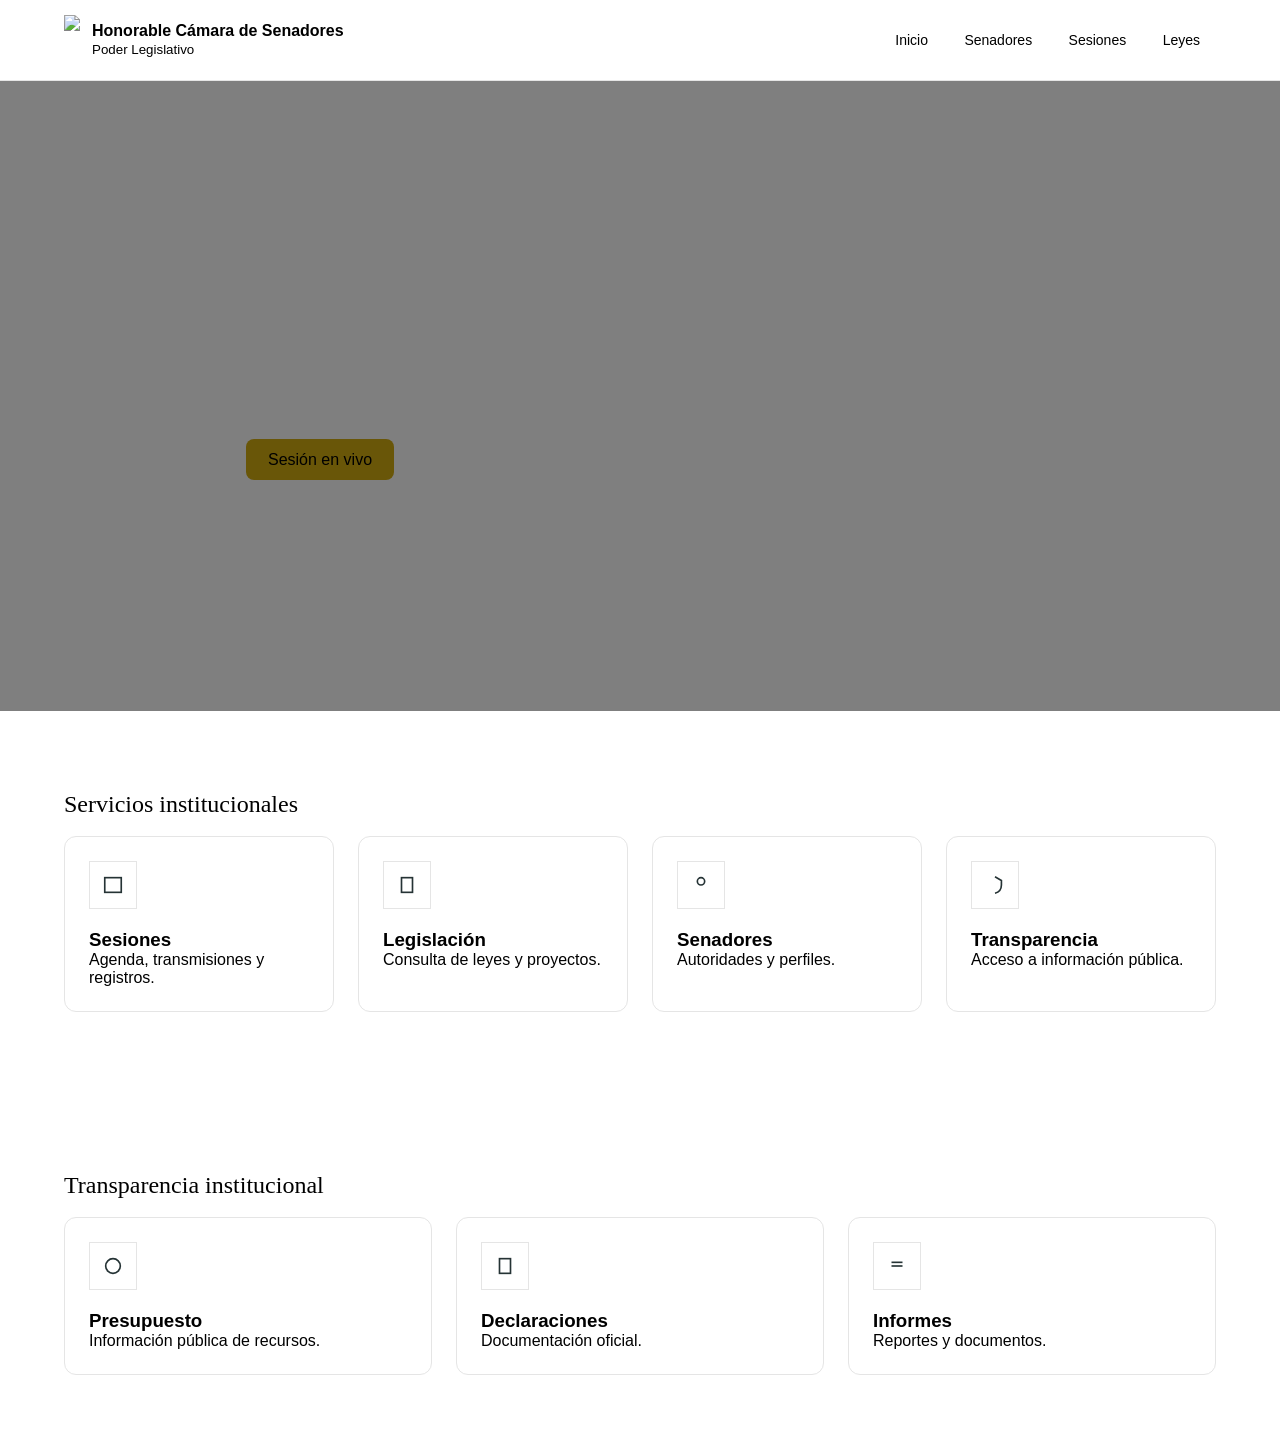
==== index.html @ 0f534fb5 "Add files via upload" ====
<!DOCTYPE html>
<html lang="es">
<head>
<meta charset="UTF-8">
<meta name="viewport" content="width=device-width, initial-scale=1.0">
<title>Senado Paraguay</title>

<style>
:root {
  --black:#000;
  --dark:#253335;
  --gold:#D4AD10;
  --light:#f7f7f5;
  --border:#e5e5e5;
}

*{margin:0;padding:0;box-sizing:border-box;}
body{font-family:Arial, sans-serif;color:var(--black);}

.container{max-width:1200px;margin:auto;padding:0 24px;}

h1,h2{font-family:Georgia,serif;font-weight:500;}

header{
  border-bottom:1px solid var(--border);
  background:#fff;
}
.header{
  display:flex;justify-content:space-between;align-items:center;
  height:80px;
}
.logo{
  display:flex;align-items:center;gap:12px;
}
.logo img{height:50px;}

nav a{
  margin:0 16px;
  font-size:14px;
  text-decoration:none;
  color:#000;
}

/* HERO */
.hero{
  height:70vh;
  background:url('https://www.senado.gov.py/images/logos-iconos/sede-senado-2024-1.jpeg') center/cover;
  display:flex;align-items:center;
  position:relative;
}
.hero::after{
  content:"";
  position:absolute;inset:0;
  background:rgba(0,0,0,0.5);
}
.hero-content{
  position:relative;
  color:#fff;
}
.hero h1{
  font-size:60px;
}
.hero p{
  margin:20px 0;
}
.btn{
  padding:12px 22px;
  border-radius:8px;
  text-decoration:none;
}
.btn-primary{background:var(--gold);color:#000;}
.btn-outline{border:1px solid #fff;color:#fff;}

/* CARDS */
.grid{
  display:grid;
  grid-template-columns:repeat(4,1fr);
  gap:24px;
}
.card{
  border:1px solid var(--border);
  border-radius:12px;
  padding:24px;
}

.icon{
  width:48px;height:48px;
  border:1px solid var(--border);
  display:flex;align-items:center;justify-content:center;
  margin-bottom:20px;
}

/* ICON SVG */
.icon svg{
  width:22px;height:22px;
  stroke:var(--dark);
  stroke-width:1.8;
  fill:none;
}

/* NEWS */
.news{
  display:grid;
  grid-template-columns:repeat(3,1fr);
  gap:24px;
}
.news img{width:100%;height:200px;object-fit:cover;}

section{padding:80px 0;}

</style>
</head>

<body>

<header>
<div class="container header">
  <div class="logo">
    <img src="https://www.senado.gov.py/images/logos-iconos/logo_new.png">
    <div>
      <strong>Honorable Cámara de Senadores</strong><br>
      <small>Poder Legislativo</small>
    </div>
  </div>

  <nav>
    <a href="#">Inicio</a>
    <a href="#">Senadores</a>
    <a href="#">Sesiones</a>
    <a href="#">Leyes</a>
  </nav>
</div>
</header>

<section class="hero">
<div class="container hero-content">
  <h1>Honorable Cámara de Senadores</h1>
  <p>Portal institucional del Poder Legislativo del Paraguay.</p>

  <a href="#" class="btn btn-primary">Sesión en vivo</a>
  <a href="#" class="btn btn-outline">Agenda</a>
</div>
</section>

<section>
<div class="container">
  <h2>Servicios institucionales</h2><br>

  <div class="grid">

    <div class="card">
      <div class="icon">
        <svg viewBox="0 0 24 24">
          <rect x="3" y="4" width="18" height="16"/>
        </svg>
      </div>
      <h3>Sesiones</h3>
      <p>Agenda, transmisiones y registros.</p>
    </div>

    <div class="card">
      <div class="icon">
        <svg viewBox="0 0 24 24">
          <rect x="6" y="4" width="12" height="16"/>
        </svg>
      </div>
      <h3>Legislación</h3>
      <p>Consulta de leyes y proyectos.</p>
    </div>

    <div class="card">
      <div class="icon">
        <svg viewBox="0 0 24 24">
          <circle cx="12" cy="8" r="4"/>
        </svg>
      </div>
      <h3>Senadores</h3>
      <p>Autoridades y perfiles.</p>
    </div>

    <div class="card">
      <div class="icon">
        <svg viewBox="0 0 24 24">
          <path d="M12 3l7 4v5c0 5-3 8-7 9"/>
        </svg>
      </div>
      <h3>Transparencia</h3>
      <p>Acceso a información pública.</p>
    </div>

  </div>
</div>
</section>

<section>
<div class="container">
  <h2>Transparencia institucional</h2><br>

  <div class="news">

    <div class="card">
      <div class="icon">
        <svg viewBox="0 0 24 24">
          <circle cx="12" cy="12" r="8"/>
        </svg>
      </div>
      <h3>Presupuesto</h3>
      <p>Información pública de recursos.</p>
    </div>

    <div class="card">
      <div class="icon">
        <svg viewBox="0 0 24 24">
          <rect x="6" y="4" width="12" height="16"/>
        </svg>
      </div>
      <h3>Declaraciones</h3>
      <p>Documentación oficial.</p>
    </div>

    <div class="card">
      <div class="icon">
        <svg viewBox="0 0 24 24">
          <line x1="6" y1="8" x2="18" y2="8"/>
          <line x1="6" y1="12" x2="18" y2="12"/>
        </svg>
      </div>
      <h3>Informes</h3>
      <p>Reportes y documentos.</p>
    </div>

  </div>
</div>
</section>

</body>
</html>
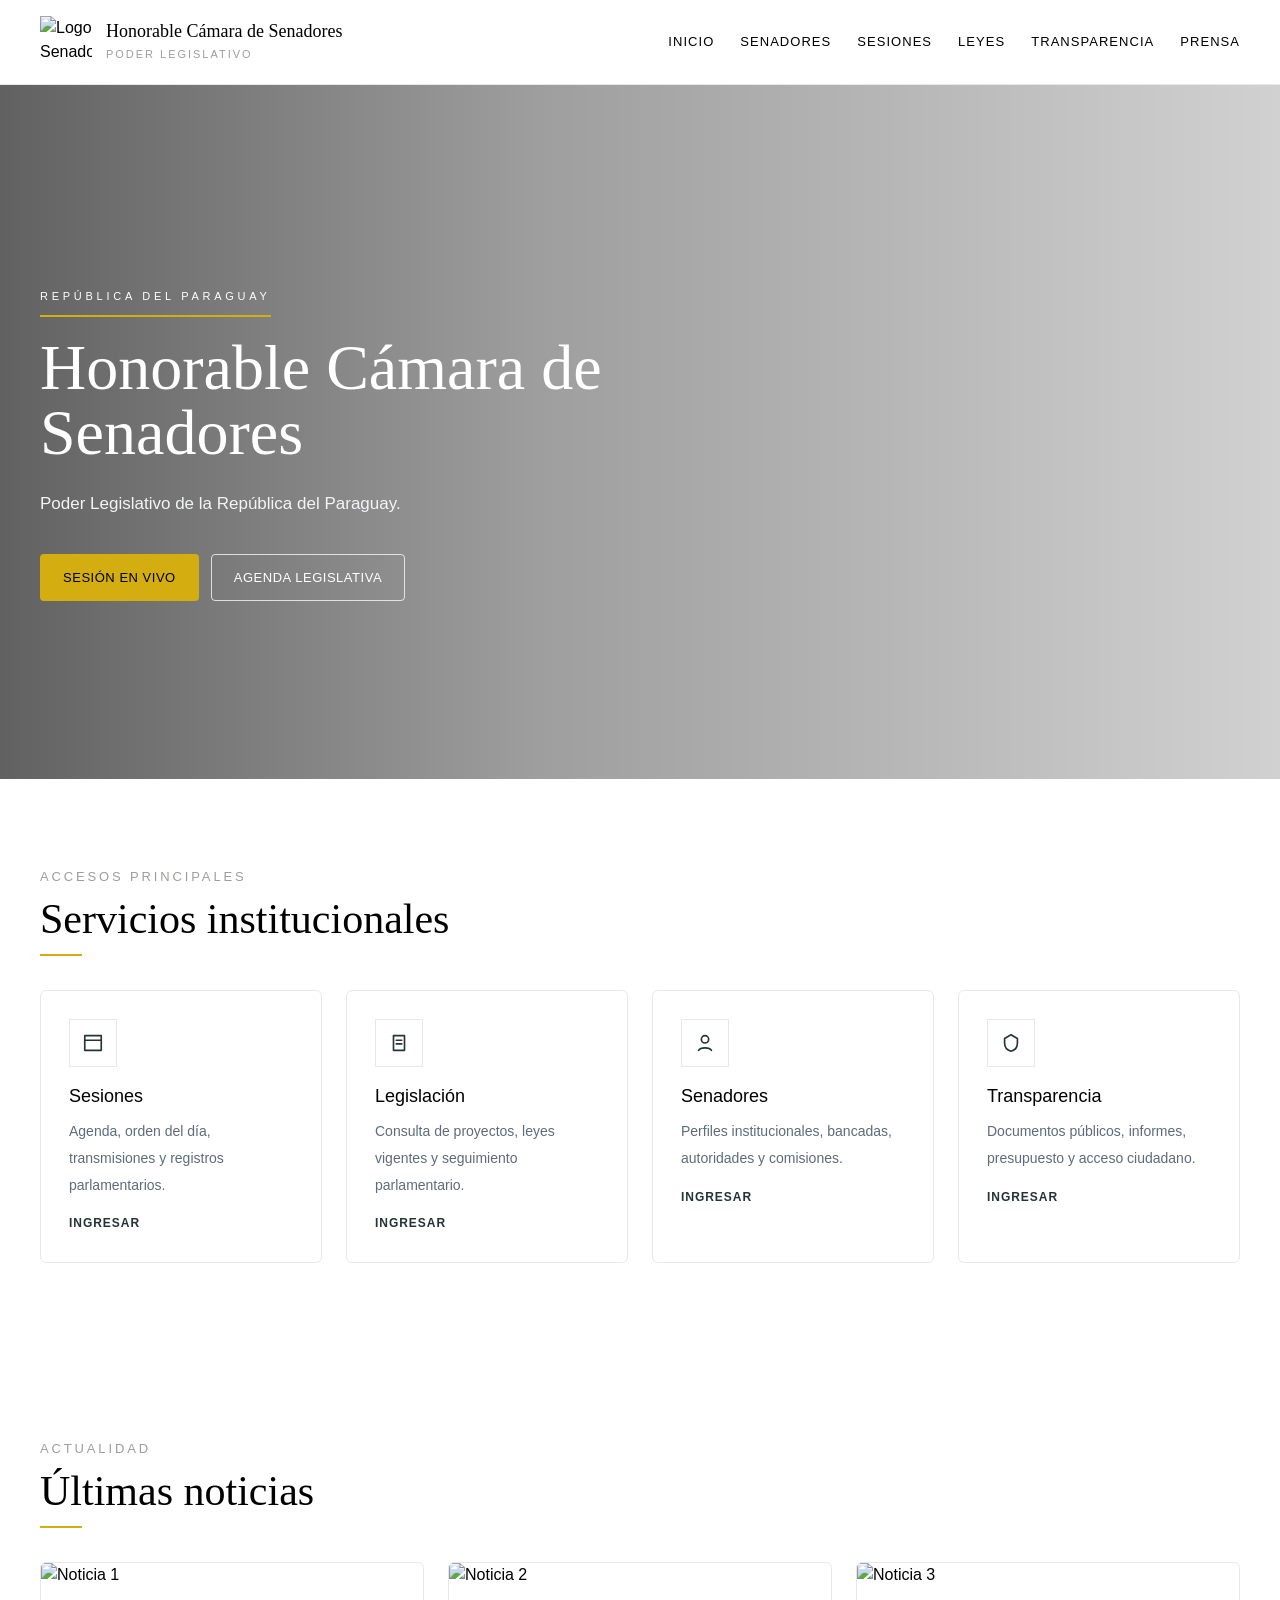
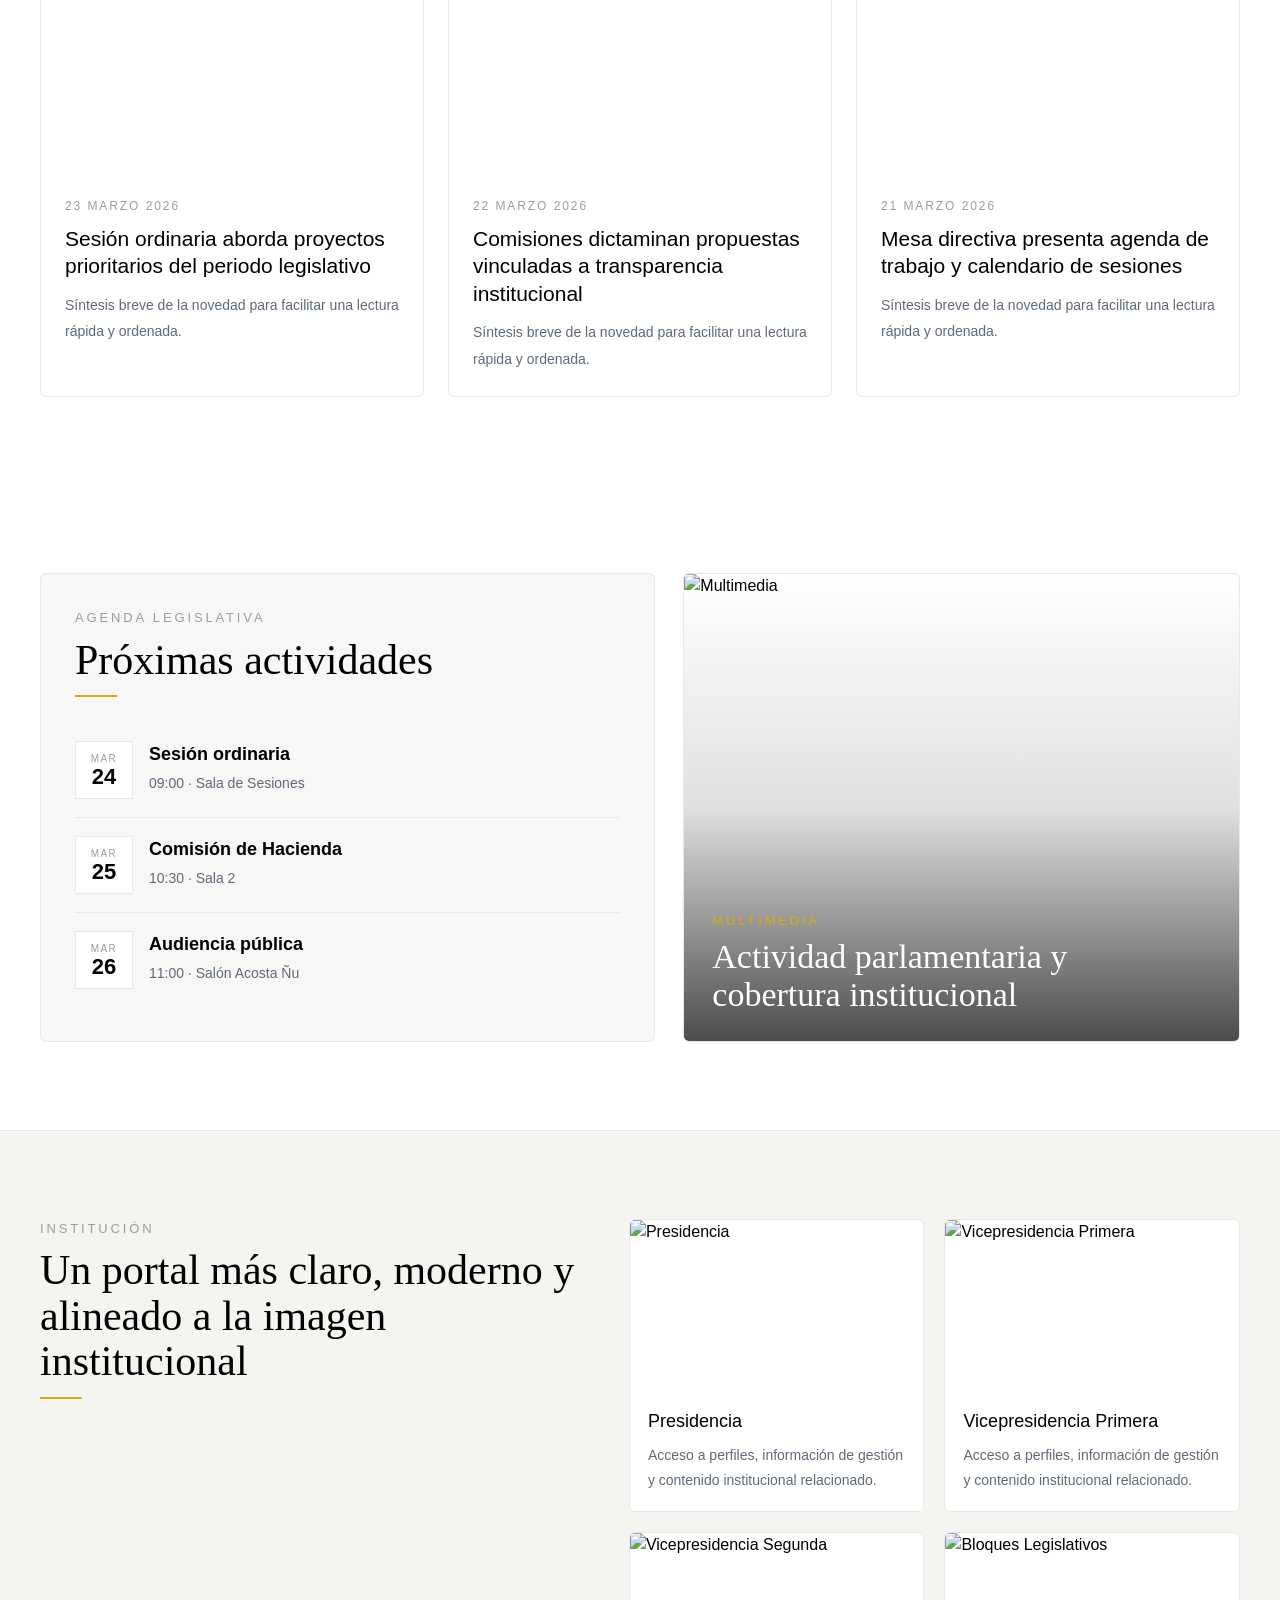
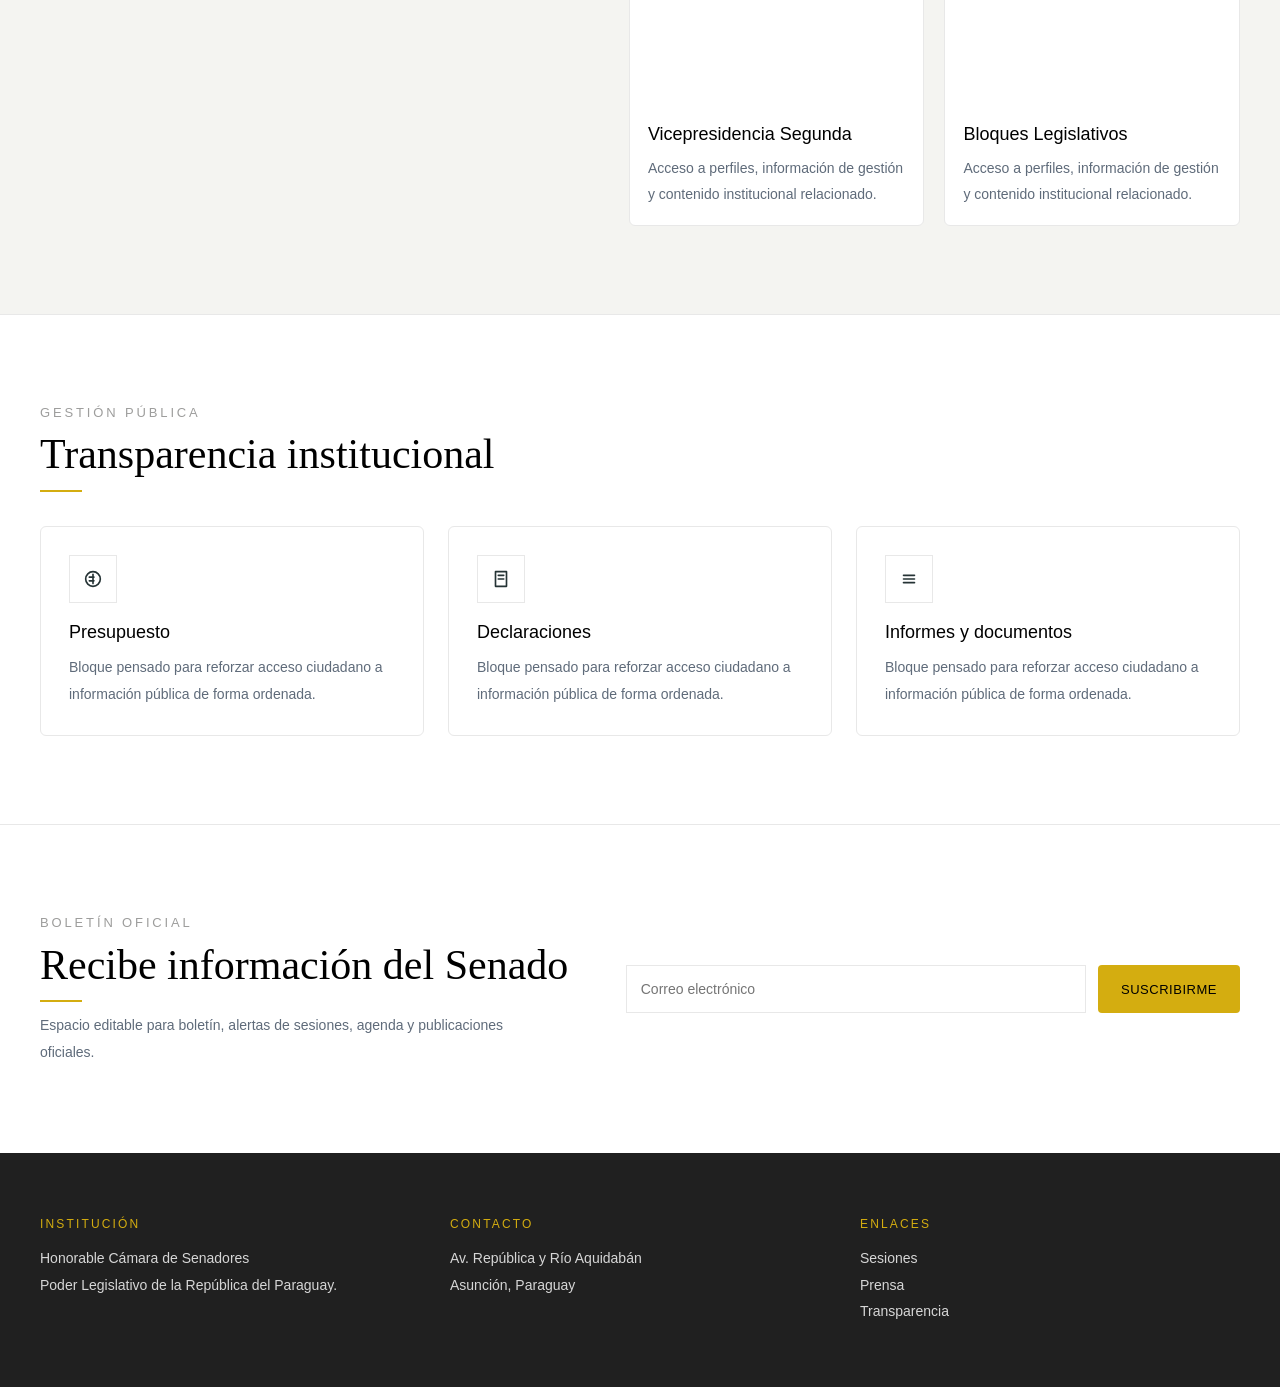
==== commit 2e4d185c: "Refactor index.html for improved layout and styling Updated the HTML structure and styles for the Se" ====
--- a/index.html
+++ b/index.html
@@ -1,237 +1,903 @@
 <!DOCTYPE html>
 <html lang="es">
 <head>
-<meta charset="UTF-8">
-<meta name="viewport" content="width=device-width, initial-scale=1.0">
-<title>Senado Paraguay</title>
-
-<style>
-:root {
-  --black:#000;
-  --dark:#253335;
-  --gold:#D4AD10;
-  --light:#f7f7f5;
-  --border:#e5e5e5;
-}
-
-*{margin:0;padding:0;box-sizing:border-box;}
-body{font-family:Arial, sans-serif;color:var(--black);}
-
-.container{max-width:1200px;margin:auto;padding:0 24px;}
-
-h1,h2{font-family:Georgia,serif;font-weight:500;}
-
-header{
-  border-bottom:1px solid var(--border);
-  background:#fff;
-}
-.header{
-  display:flex;justify-content:space-between;align-items:center;
-  height:80px;
-}
-.logo{
-  display:flex;align-items:center;gap:12px;
-}
-.logo img{height:50px;}
-
-nav a{
-  margin:0 16px;
-  font-size:14px;
-  text-decoration:none;
-  color:#000;
-}
-
-/* HERO */
-.hero{
-  height:70vh;
-  background:url('https://www.senado.gov.py/images/logos-iconos/sede-senado-2024-1.jpeg') center/cover;
-  display:flex;align-items:center;
-  position:relative;
-}
-.hero::after{
-  content:"";
-  position:absolute;inset:0;
-  background:rgba(0,0,0,0.5);
-}
-.hero-content{
-  position:relative;
-  color:#fff;
-}
-.hero h1{
-  font-size:60px;
-}
-.hero p{
-  margin:20px 0;
-}
-.btn{
-  padding:12px 22px;
-  border-radius:8px;
-  text-decoration:none;
-}
-.btn-primary{background:var(--gold);color:#000;}
-.btn-outline{border:1px solid #fff;color:#fff;}
-
-/* CARDS */
-.grid{
-  display:grid;
-  grid-template-columns:repeat(4,1fr);
-  gap:24px;
-}
-.card{
-  border:1px solid var(--border);
-  border-radius:12px;
-  padding:24px;
-}
-
-.icon{
-  width:48px;height:48px;
-  border:1px solid var(--border);
-  display:flex;align-items:center;justify-content:center;
-  margin-bottom:20px;
-}
-
-/* ICON SVG */
-.icon svg{
-  width:22px;height:22px;
-  stroke:var(--dark);
-  stroke-width:1.8;
-  fill:none;
-}
-
-/* NEWS */
-.news{
-  display:grid;
-  grid-template-columns:repeat(3,1fr);
-  gap:24px;
-}
-.news img{width:100%;height:200px;object-fit:cover;}
-
-section{padding:80px 0;}
-
-</style>
+  <meta charset="UTF-8" />
+  <meta name="viewport" content="width=device-width, initial-scale=1.0" />
+  <title>Honorable Cámara de Senadores</title>
+
+  <style>
+    :root {
+      --black: #000000;
+      --dark: #253335;
+      --gold: #D4AD10;
+      --gray: #9D9D9C;
+      --light-gray: #DADADA;
+      --bg: #f7f7f5;
+      --white: #ffffff;
+      --border: #e8e8e8;
+    }
+
+    * {
+      margin: 0;
+      padding: 0;
+      box-sizing: border-box;
+    }
+
+    html {
+      scroll-behavior: smooth;
+    }
+
+    body {
+      font-family: Arial, Helvetica, sans-serif;
+      color: var(--black);
+      background: var(--white);
+      line-height: 1.5;
+    }
+
+    img {
+      max-width: 100%;
+      display: block;
+    }
+
+    a {
+      color: inherit;
+      text-decoration: none;
+    }
+
+    .container {
+      width: min(1200px, calc(100% - 48px));
+      margin: 0 auto;
+    }
+
+    .serif {
+      font-family: Georgia, "Times New Roman", serif;
+      font-weight: 500;
+    }
+
+    header {
+      position: sticky;
+      top: 0;
+      background: rgba(255, 255, 255, 0.97);
+      border-bottom: 1px solid var(--border);
+      z-index: 100;
+      backdrop-filter: blur(10px);
+    }
+
+    .header-inner {
+      min-height: 84px;
+      display: flex;
+      align-items: center;
+      justify-content: space-between;
+      gap: 24px;
+    }
+
+    .brand {
+      display: flex;
+      align-items: center;
+      gap: 14px;
+    }
+
+    .brand img {
+      width: 52px;
+      height: 52px;
+      object-fit: contain;
+    }
+
+    .brand-text strong {
+      display: block;
+      font-size: 18px;
+      line-height: 1.1;
+      font-family: Georgia, "Times New Roman", serif;
+      font-weight: 500;
+    }
+
+    .brand-text span {
+      display: block;
+      margin-top: 4px;
+      font-size: 11px;
+      letter-spacing: 0.18em;
+      text-transform: uppercase;
+      color: var(--gray);
+    }
+
+    nav {
+      display: flex;
+      align-items: center;
+      gap: 26px;
+    }
+
+    nav a {
+      font-size: 13px;
+      letter-spacing: 0.08em;
+      text-transform: uppercase;
+      color: var(--black);
+    }
+
+    nav a:hover {
+      color: var(--dark);
+    }
+
+    .hero {
+      position: relative;
+      min-height: 68vh;
+      display: flex;
+      align-items: center;
+      overflow: hidden;
+      background:
+        linear-gradient(90deg, rgba(0,0,0,0.62) 0%, rgba(0,0,0,0.38) 42%, rgba(0,0,0,0.18) 100%),
+        url('https://www.senado.gov.py/images/logos-iconos/sede-senado-2024-1.jpeg') center/cover no-repeat;
+    }
+
+    .hero-content {
+      position: relative;
+      color: var(--white);
+      padding: 110px 0 90px;
+      max-width: 760px;
+    }
+
+    .hero-kicker {
+      display: inline-block;
+      margin-bottom: 18px;
+      font-size: 11px;
+      text-transform: uppercase;
+      letter-spacing: 0.34em;
+      color: var(--white);
+      border-bottom: 2px solid var(--gold);
+      padding-bottom: 10px;
+    }
+
+    .hero h1 {
+      font-size: 64px;
+      line-height: 1.02;
+      max-width: 680px;
+    }
+
+    .hero p {
+      margin-top: 24px;
+      font-size: 17px;
+      line-height: 1.8;
+      color: #f3f4f6;
+      max-width: 620px;
+    }
+
+    .hero-actions {
+      margin-top: 34px;
+      display: flex;
+      flex-wrap: wrap;
+      gap: 12px;
+    }
+
+    .btn {
+      display: inline-block;
+      padding: 13px 22px;
+      border-radius: 4px;
+      font-size: 13px;
+      letter-spacing: 0.04em;
+      text-transform: uppercase;
+      transition: 0.2s ease;
+      border: 1px solid transparent;
+    }
+
+    .btn:hover {
+      opacity: 0.92;
+    }
+
+    .btn-primary {
+      background: var(--gold);
+      color: var(--black);
+    }
+
+    .btn-outline {
+      border-color: rgba(255,255,255,0.75);
+      color: var(--white);
+      background: transparent;
+    }
+
+    .btn-outline:hover {
+      background: rgba(255,255,255,0.08);
+    }
+
+    section {
+      padding: 88px 0;
+    }
+
+    .section-kicker {
+      font-size: 13px;
+      letter-spacing: 0.22em;
+      text-transform: uppercase;
+      color: var(--gray);
+      margin-bottom: 10px;
+    }
+
+    h2 {
+      font-size: 42px;
+      line-height: 1.08;
+      margin-bottom: 10px;
+    }
+
+    h2::after {
+      content: "";
+      display: block;
+      width: 42px;
+      height: 2px;
+      background: var(--gold);
+      margin-top: 12px;
+    }
+
+    .section-head {
+      margin-bottom: 34px;
+    }
+
+    .grid-4 {
+      display: grid;
+      grid-template-columns: repeat(4, 1fr);
+      gap: 24px;
+    }
+
+    .grid-3 {
+      display: grid;
+      grid-template-columns: repeat(3, 1fr);
+      gap: 24px;
+    }
+
+    .grid-2 {
+      display: grid;
+      grid-template-columns: 1.05fr 0.95fr;
+      gap: 28px;
+    }
+
+    .card {
+      background: var(--white);
+      border: 1px solid var(--border);
+      border-radius: 6px;
+      padding: 28px;
+    }
+
+    .card h3 {
+      font-size: 18px;
+      line-height: 1.3;
+      font-weight: 500;
+      margin-bottom: 10px;
+    }
+
+    .card p {
+      color: #5f6b7a;
+      font-size: 14px;
+      line-height: 1.9;
+    }
+
+    .icon-box {
+      width: 48px;
+      height: 48px;
+      border: 1px solid var(--border);
+      background: var(--white);
+      display: flex;
+      align-items: center;
+      justify-content: center;
+      margin-bottom: 18px;
+    }
+
+    .icon-box svg {
+      width: 22px;
+      height: 22px;
+      stroke: var(--dark);
+      stroke-width: 1.8;
+      fill: none;
+      stroke-linecap: round;
+      stroke-linejoin: round;
+    }
+
+    .services .card small {
+      display: inline-block;
+      margin-top: 16px;
+      font-size: 12px;
+      letter-spacing: 0.08em;
+      text-transform: uppercase;
+      color: var(--dark);
+      font-weight: 700;
+    }
+
+    .news-card {
+      padding: 0;
+      overflow: hidden;
+    }
+
+    .news-card img {
+      width: 100%;
+      height: 210px;
+      object-fit: cover;
+    }
+
+    .news-body {
+      padding: 24px;
+    }
+
+    .news-date {
+      font-size: 12px;
+      letter-spacing: 0.16em;
+      text-transform: uppercase;
+      color: var(--gray);
+      margin-bottom: 10px;
+    }
+
+    .news-body h3 {
+      font-size: 21px;
+      margin-bottom: 12px;
+    }
+
+    .agenda-box {
+      background: var(--bg);
+      border: 1px solid var(--border);
+      border-radius: 6px;
+      padding: 34px;
+    }
+
+    .agenda-list {
+      margin-top: 26px;
+    }
+
+    .agenda-item {
+      display: flex;
+      gap: 16px;
+      padding: 18px 0;
+      border-bottom: 1px solid var(--border);
+    }
+
+    .agenda-item:last-child {
+      border-bottom: none;
+    }
+
+    .agenda-date {
+      min-width: 58px;
+      height: 58px;
+      border: 1px solid var(--border);
+      background: var(--white);
+      display: flex;
+      flex-direction: column;
+      align-items: center;
+      justify-content: center;
+    }
+
+    .agenda-date span {
+      font-size: 10px;
+      letter-spacing: 0.14em;
+      text-transform: uppercase;
+      color: var(--gray);
+    }
+
+    .agenda-date strong {
+      font-size: 22px;
+      line-height: 1;
+    }
+
+    .agenda-info h3 {
+      font-size: 18px;
+      margin-bottom: 5px;
+    }
+
+    .agenda-info p {
+      color: #5f6b7a;
+      font-size: 14px;
+    }
+
+    .media-box {
+      position: relative;
+      min-height: 430px;
+      border-radius: 6px;
+      overflow: hidden;
+      border: 1px solid var(--border);
+    }
+
+    .media-box img {
+      width: 100%;
+      height: 100%;
+      object-fit: cover;
+    }
+
+    .media-overlay {
+      position: absolute;
+      inset: 0;
+      background: linear-gradient(to top, rgba(0,0,0,0.70), rgba(0,0,0,0.12), transparent);
+    }
+
+    .media-copy {
+      position: absolute;
+      left: 28px;
+      right: 28px;
+      bottom: 28px;
+      color: var(--white);
+    }
+
+    .media-copy .section-kicker {
+      color: var(--gold);
+      margin-bottom: 8px;
+    }
+
+    .media-copy h3 {
+      font-family: Georgia, "Times New Roman", serif;
+      font-size: 34px;
+      line-height: 1.1;
+      font-weight: 500;
+      max-width: 420px;
+    }
+
+    .institution {
+      background: #f4f4f1;
+      border-top: 1px solid var(--border);
+      border-bottom: 1px solid var(--border);
+    }
+
+    .institution-grid {
+      display: grid;
+      grid-template-columns: 0.95fr 1.05fr;
+      gap: 36px;
+      align-items: start;
+    }
+
+    .authority-grid {
+      display: grid;
+      grid-template-columns: repeat(2, 1fr);
+      gap: 20px;
+    }
+
+    .authority-card {
+      background: var(--white);
+      border: 1px solid var(--border);
+      border-radius: 6px;
+      overflow: hidden;
+    }
+
+    .authority-card img {
+      width: 100%;
+      height: 170px;
+      object-fit: cover;
+    }
+
+    .authority-body {
+      padding: 18px;
+    }
+
+    .authority-body h3 {
+      font-size: 18px;
+      margin-bottom: 8px;
+      font-weight: 500;
+    }
+
+    .authority-body p {
+      color: #5f6b7a;
+      font-size: 14px;
+      line-height: 1.8;
+    }
+
+    .subscription {
+      background: var(--white);
+      border-top: 1px solid var(--border);
+    }
+
+    .subscription-grid {
+      display: grid;
+      grid-template-columns: 0.95fr 1.05fr;
+      gap: 30px;
+      align-items: center;
+    }
+
+    .subscription p {
+      color: #5f6b7a;
+      font-size: 14px;
+      line-height: 1.9;
+      max-width: 520px;
+    }
+
+    .subscription-form {
+      display: flex;
+      gap: 12px;
+    }
+
+    .subscription-form input {
+      flex: 1;
+      height: 48px;
+      border: 1px solid var(--border);
+      padding: 0 14px;
+      font-size: 14px;
+      outline: none;
+    }
+
+    .subscription-form input:focus {
+      border-color: var(--gold);
+    }
+
+    footer {
+      background: #202020;
+      color: var(--white);
+      padding: 62px 0;
+    }
+
+    .footer-grid {
+      display: grid;
+      grid-template-columns: repeat(3, 1fr);
+      gap: 30px;
+    }
+
+    .footer-title {
+      font-size: 12px;
+      letter-spacing: 0.18em;
+      text-transform: uppercase;
+      color: var(--gold);
+      margin-bottom: 12px;
+    }
+
+    footer p,
+    footer li {
+      color: #d6d6d6;
+      font-size: 14px;
+      line-height: 1.9;
+      list-style: none;
+    }
+
+    @media (max-width: 980px) {
+      nav {
+        display: none;
+      }
+
+      .grid-4 {
+        grid-template-columns: repeat(2, 1fr);
+      }
+
+      .grid-3,
+      .grid-2,
+      .institution-grid,
+      .subscription-grid {
+        grid-template-columns: 1fr;
+      }
+
+      .footer-grid {
+        grid-template-columns: 1fr;
+      }
+    }
+
+    @media (max-width: 640px) {
+      .container {
+        width: min(1200px, calc(100% - 32px));
+      }
+
+      .hero h1 {
+        font-size: 42px;
+      }
+
+      h2 {
+        font-size: 34px;
+      }
+
+      .grid-4,
+      .grid-3,
+      .authority-grid,
+      .subscription-form {
+        grid-template-columns: 1fr;
+        display: grid;
+      }
+
+      .subscription-form {
+        gap: 10px;
+      }
+    }
+  </style>
 </head>
-
 <body>
 
-<header>
-<div class="container header">
-  <div class="logo">
-    <img src="https://www.senado.gov.py/images/logos-iconos/logo_new.png">
-    <div>
-      <strong>Honorable Cámara de Senadores</strong><br>
-      <small>Poder Legislativo</small>
+  <header>
+    <div class="container header-inner">
+      <div class="brand">
+        <img src="https://www.senado.gov.py/images/logos-iconos/logo_new.png" alt="Logo Senado" />
+        <div class="brand-text">
+          <strong>Honorable Cámara de Senadores</strong>
+          <span>Poder Legislativo</span>
+        </div>
+      </div>
+
+      <nav>
+        <a href="#">Inicio</a>
+        <a href="#">Senadores</a>
+        <a href="#">Sesiones</a>
+        <a href="#">Leyes</a>
+        <a href="#">Transparencia</a>
+        <a href="#">Prensa</a>
+      </nav>
     </div>
-  </div>
-
-  <nav>
-    <a href="#">Inicio</a>
-    <a href="#">Senadores</a>
-    <a href="#">Sesiones</a>
-    <a href="#">Leyes</a>
-  </nav>
-</div>
-</header>
-
-<section class="hero">
-<div class="container hero-content">
-  <h1>Honorable Cámara de Senadores</h1>
-  <p>Portal institucional del Poder Legislativo del Paraguay.</p>
-
-  <a href="#" class="btn btn-primary">Sesión en vivo</a>
-  <a href="#" class="btn btn-outline">Agenda</a>
-</div>
-</section>
-
-<section>
-<div class="container">
-  <h2>Servicios institucionales</h2><br>
-
-  <div class="grid">
-
-    <div class="card">
-      <div class="icon">
-        <svg viewBox="0 0 24 24">
-          <rect x="3" y="4" width="18" height="16"/>
-        </svg>
-      </div>
-      <h3>Sesiones</h3>
-      <p>Agenda, transmisiones y registros.</p>
+  </header>
+
+  <section class="hero">
+    <div class="container">
+      <div class="hero-content">
+        <div class="hero-kicker">República del Paraguay</div>
+        <h1 class="serif">Honorable Cámara de Senadores</h1>
+        <p>Poder Legislativo de la República del Paraguay.</p>
+
+        <div class="hero-actions">
+          <a href="#" class="btn btn-primary">Sesión en vivo</a>
+          <a href="#" class="btn btn-outline">Agenda legislativa</a>
+        </div>
+      </div>
     </div>
-
-    <div class="card">
-      <div class="icon">
-        <svg viewBox="0 0 24 24">
-          <rect x="6" y="4" width="12" height="16"/>
-        </svg>
-      </div>
-      <h3>Legislación</h3>
-      <p>Consulta de leyes y proyectos.</p>
+  </section>
+
+  <section class="services">
+    <div class="container">
+      <div class="section-head">
+        <div class="section-kicker">Accesos principales</div>
+        <h2 class="serif">Servicios institucionales</h2>
+      </div>
+
+      <div class="grid-4">
+        <article class="card">
+          <div class="icon-box">
+            <svg viewBox="0 0 24 24">
+              <rect x="3" y="4" width="18" height="16"></rect>
+              <line x1="3" y1="9" x2="21" y2="9"></line>
+            </svg>
+          </div>
+          <h3>Sesiones</h3>
+          <p>Agenda, orden del día, transmisiones y registros parlamentarios.</p>
+          <small>Ingresar</small>
+        </article>
+
+        <article class="card">
+          <div class="icon-box">
+            <svg viewBox="0 0 24 24">
+              <rect x="6" y="4" width="12" height="16"></rect>
+              <line x1="9" y1="9" x2="15" y2="9"></line>
+              <line x1="9" y1="13" x2="15" y2="13"></line>
+            </svg>
+          </div>
+          <h3>Legislación</h3>
+          <p>Consulta de proyectos, leyes vigentes y seguimiento parlamentario.</p>
+          <small>Ingresar</small>
+        </article>
+
+        <article class="card">
+          <div class="icon-box">
+            <svg viewBox="0 0 24 24">
+              <circle cx="12" cy="8" r="4"></circle>
+              <path d="M5 20c1.8-3.6 12.2-3.6 14 0"></path>
+            </svg>
+          </div>
+          <h3>Senadores</h3>
+          <p>Perfiles institucionales, bancadas, autoridades y comisiones.</p>
+          <small>Ingresar</small>
+        </article>
+
+        <article class="card">
+          <div class="icon-box">
+            <svg viewBox="0 0 24 24">
+              <path d="M12 3l7 4v5c0 5-3.5 8-7 9-3.5-1-7-4-7-9V7l7-4z"></path>
+            </svg>
+          </div>
+          <h3>Transparencia</h3>
+          <p>Documentos públicos, informes, presupuesto y acceso ciudadano.</p>
+          <small>Ingresar</small>
+        </article>
+      </div>
     </div>
-
-    <div class="card">
-      <div class="icon">
-        <svg viewBox="0 0 24 24">
-          <circle cx="12" cy="8" r="4"/>
-        </svg>
-      </div>
-      <h3>Senadores</h3>
-      <p>Autoridades y perfiles.</p>
+  </section>
+
+  <section>
+    <div class="container">
+      <div class="section-head">
+        <div class="section-kicker">Actualidad</div>
+        <h2 class="serif">Últimas noticias</h2>
+      </div>
+
+      <div class="grid-3">
+        <article class="card news-card">
+          <img src="https://www.senado.gov.py/images/Noticias/2026/thumbs/WhatsApp_Image_2026-03-19_at_09.53.17_800x400.jpeg" alt="Noticia 1">
+          <div class="news-body">
+            <div class="news-date">23 marzo 2026</div>
+            <h3>Sesión ordinaria aborda proyectos prioritarios del periodo legislativo</h3>
+            <p>Síntesis breve de la novedad para facilitar una lectura rápida y ordenada.</p>
+          </div>
+        </article>
+
+        <article class="card news-card">
+          <img src="https://www.senado.gov.py/images/Noticias/2026/thumbs/WhatsApp_Image_2026-03-19_at_13.00.11_3_800x400.jpeg" alt="Noticia 2">
+          <div class="news-body">
+            <div class="news-date">22 marzo 2026</div>
+            <h3>Comisiones dictaminan propuestas vinculadas a transparencia institucional</h3>
+            <p>Síntesis breve de la novedad para facilitar una lectura rápida y ordenada.</p>
+          </div>
+        </article>
+
+        <article class="card news-card">
+          <img src="https://www.senado.gov.py/images/Noticias/2026/thumbs/WhatsApp_Image_2026-03-19_at_10.29.13_AM_800x400.jpeg" alt="Noticia 3">
+          <div class="news-body">
+            <div class="news-date">21 marzo 2026</div>
+            <h3>Mesa directiva presenta agenda de trabajo y calendario de sesiones</h3>
+            <p>Síntesis breve de la novedad para facilitar una lectura rápida y ordenada.</p>
+          </div>
+        </article>
+      </div>
     </div>
-
-    <div class="card">
-      <div class="icon">
-        <svg viewBox="0 0 24 24">
-          <path d="M12 3l7 4v5c0 5-3 8-7 9"/>
-        </svg>
-      </div>
-      <h3>Transparencia</h3>
-      <p>Acceso a información pública.</p>
+  </section>
+
+  <section>
+    <div class="container grid-2">
+      <div class="agenda-box">
+        <div class="section-kicker">Agenda legislativa</div>
+        <h2 class="serif">Próximas actividades</h2>
+
+        <div class="agenda-list">
+          <div class="agenda-item">
+            <div class="agenda-date">
+              <span>MAR</span>
+              <strong>24</strong>
+            </div>
+            <div class="agenda-info">
+              <h3>Sesión ordinaria</h3>
+              <p>09:00 · Sala de Sesiones</p>
+            </div>
+          </div>
+
+          <div class="agenda-item">
+            <div class="agenda-date">
+              <span>MAR</span>
+              <strong>25</strong>
+            </div>
+            <div class="agenda-info">
+              <h3>Comisión de Hacienda</h3>
+              <p>10:30 · Sala 2</p>
+            </div>
+          </div>
+
+          <div class="agenda-item">
+            <div class="agenda-date">
+              <span>MAR</span>
+              <strong>26</strong>
+            </div>
+            <div class="agenda-info">
+              <h3>Audiencia pública</h3>
+              <p>11:00 · Salón Acosta Ñu</p>
+            </div>
+          </div>
+        </div>
+      </div>
+
+      <div class="media-box">
+        <img src="https://www.senado.gov.py/images/banners/HCS-1600X400_0003_Capa-3.png" alt="Multimedia">
+        <div class="media-overlay"></div>
+        <div class="media-copy">
+          <div class="section-kicker">Multimedia</div>
+          <h3>Actividad parlamentaria y cobertura institucional</h3>
+        </div>
+      </div>
     </div>
-
-  </div>
-</div>
-</section>
-
-<section>
-<div class="container">
-  <h2>Transparencia institucional</h2><br>
-
-  <div class="news">
-
-    <div class="card">
-      <div class="icon">
-        <svg viewBox="0 0 24 24">
-          <circle cx="12" cy="12" r="8"/>
-        </svg>
-      </div>
-      <h3>Presupuesto</h3>
-      <p>Información pública de recursos.</p>
+  </section>
+
+  <section class="institution">
+    <div class="container institution-grid">
+      <div>
+        <div class="section-kicker">Institución</div>
+        <h2 class="serif">Un portal más claro, moderno y alineado a la imagen institucional</h2>
+      </div>
+
+      <div class="authority-grid">
+        <article class="authority-card">
+          <img src="https://www.senado.gov.py/images/banners/HCS-1600X400_0003_Capa-3.png" alt="Presidencia">
+          <div class="authority-body">
+            <h3>Presidencia</h3>
+            <p>Acceso a perfiles, información de gestión y contenido institucional relacionado.</p>
+          </div>
+        </article>
+
+        <article class="authority-card">
+          <img src="https://www.senado.gov.py/images/Noticias/2026/thumbs/WhatsApp_Image_2026-03-19_at_09.53.17_800x400.jpeg" alt="Vicepresidencia Primera">
+          <div class="authority-body">
+            <h3>Vicepresidencia Primera</h3>
+            <p>Acceso a perfiles, información de gestión y contenido institucional relacionado.</p>
+          </div>
+        </article>
+
+        <article class="authority-card">
+          <img src="https://www.senado.gov.py/images/Noticias/2026/thumbs/WhatsApp_Image_2026-03-19_at_13.00.11_3_800x400.jpeg" alt="Vicepresidencia Segunda">
+          <div class="authority-body">
+            <h3>Vicepresidencia Segunda</h3>
+            <p>Acceso a perfiles, información de gestión y contenido institucional relacionado.</p>
+          </div>
+        </article>
+
+        <article class="authority-card">
+          <img src="https://www.senado.gov.py/images/Noticias/2026/thumbs/WhatsApp_Image_2026-03-19_at_10.29.13_AM_800x400.jpeg" alt="Bloques Legislativos">
+          <div class="authority-body">
+            <h3>Bloques Legislativos</h3>
+            <p>Acceso a perfiles, información de gestión y contenido institucional relacionado.</p>
+          </div>
+        </article>
+      </div>
     </div>
-
-    <div class="card">
-      <div class="icon">
-        <svg viewBox="0 0 24 24">
-          <rect x="6" y="4" width="12" height="16"/>
-        </svg>
-      </div>
-      <h3>Declaraciones</h3>
-      <p>Documentación oficial.</p>
+  </section>
+
+  <section>
+    <div class="container">
+      <div class="section-head">
+        <div class="section-kicker">Gestión pública</div>
+        <h2 class="serif">Transparencia institucional</h2>
+      </div>
+
+      <div class="grid-3">
+        <article class="card">
+          <div class="icon-box">
+            <svg viewBox="0 0 24 24">
+              <circle cx="12" cy="12" r="8"></circle>
+              <path d="M12 7v10"></path>
+              <path d="M8 10h5"></path>
+              <path d="M8 14h5"></path>
+            </svg>
+          </div>
+          <h3>Presupuesto</h3>
+          <p>Bloque pensado para reforzar acceso ciudadano a información pública de forma ordenada.</p>
+        </article>
+
+        <article class="card">
+          <div class="icon-box">
+            <svg viewBox="0 0 24 24">
+              <rect x="6" y="4" width="12" height="16"></rect>
+              <line x1="9" y1="8" x2="15" y2="8"></line>
+              <line x1="9" y1="12" x2="15" y2="12"></line>
+            </svg>
+          </div>
+          <h3>Declaraciones</h3>
+          <p>Bloque pensado para reforzar acceso ciudadano a información pública de forma ordenada.</p>
+        </article>
+
+        <article class="card">
+          <div class="icon-box">
+            <svg viewBox="0 0 24 24">
+              <line x1="6" y1="8" x2="18" y2="8"></line>
+              <line x1="6" y1="12" x2="18" y2="12"></line>
+              <line x1="6" y1="16" x2="18" y2="16"></line>
+            </svg>
+          </div>
+          <h3>Informes y documentos</h3>
+          <p>Bloque pensado para reforzar acceso ciudadano a información pública de forma ordenada.</p>
+        </article>
+      </div>
     </div>
-
-    <div class="card">
-      <div class="icon">
-        <svg viewBox="0 0 24 24">
-          <line x1="6" y1="8" x2="18" y2="8"/>
-          <line x1="6" y1="12" x2="18" y2="12"/>
-        </svg>
-      </div>
-      <h3>Informes</h3>
-      <p>Reportes y documentos.</p>
+  </section>
+
+  <section class="subscription">
+    <div class="container subscription-grid">
+      <div>
+        <div class="section-kicker">Boletín oficial</div>
+        <h2 class="serif">Recibe información del Senado</h2>
+        <p>Espacio editable para boletín, alertas de sesiones, agenda y publicaciones oficiales.</p>
+      </div>
+
+      <form class="subscription-form">
+        <input type="email" placeholder="Correo electrónico">
+        <button type="submit" class="btn btn-primary">Suscribirme</button>
+      </form>
     </div>
-
-  </div>
-</div>
-</section>
+  </section>
+
+  <footer>
+    <div class="container footer-grid">
+      <div>
+        <div class="footer-title">Institución</div>
+        <p>Honorable Cámara de Senadores<br>Poder Legislativo de la República del Paraguay.</p>
+      </div>
+
+      <div>
+        <div class="footer-title">Contacto</div>
+        <p>Av. República y Río Aquidabán<br>Asunción, Paraguay</p>
+      </div>
+
+      <div>
+        <div class="footer-title">Enlaces</div>
+        <ul>
+          <li>Sesiones</li>
+          <li>Prensa</li>
+          <li>Transparencia</li>
+        </ul>
+      </div>
+    </div>
+  </footer>
 
 </body>
-</html>+</html>
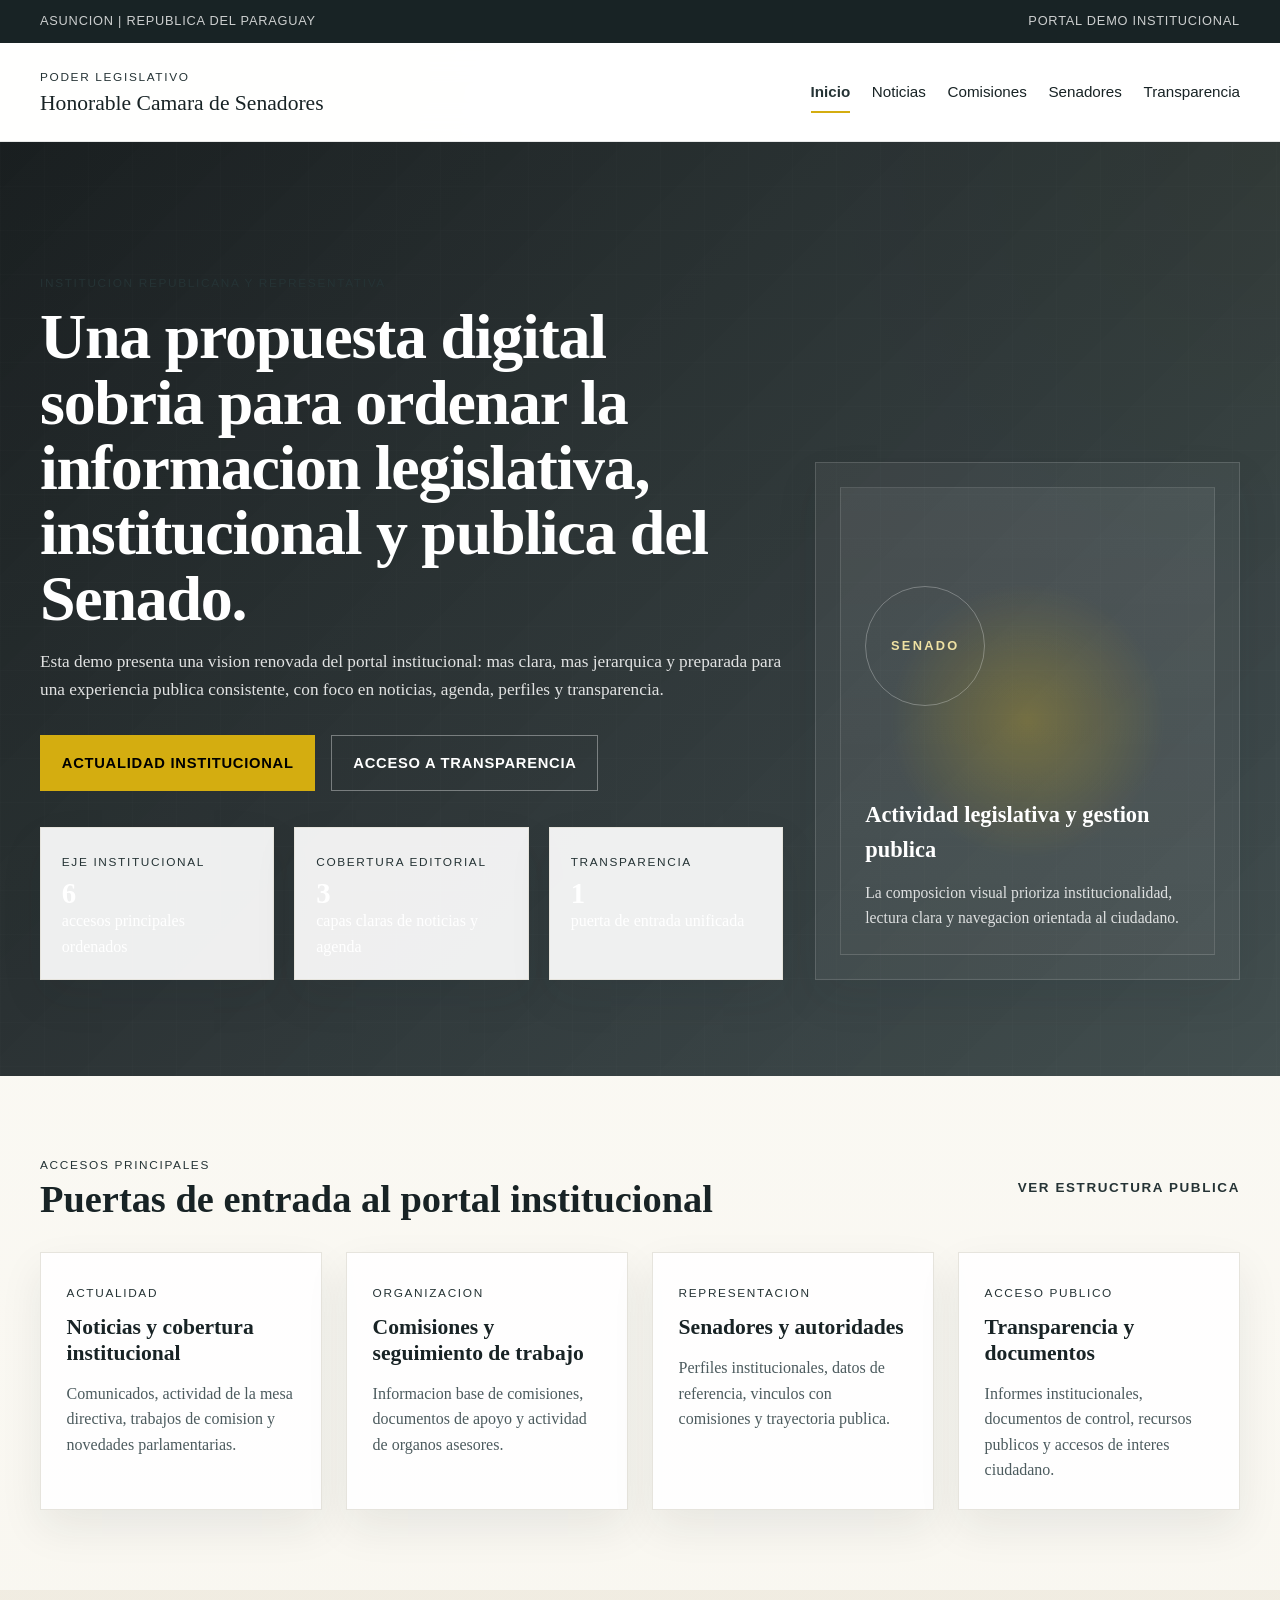
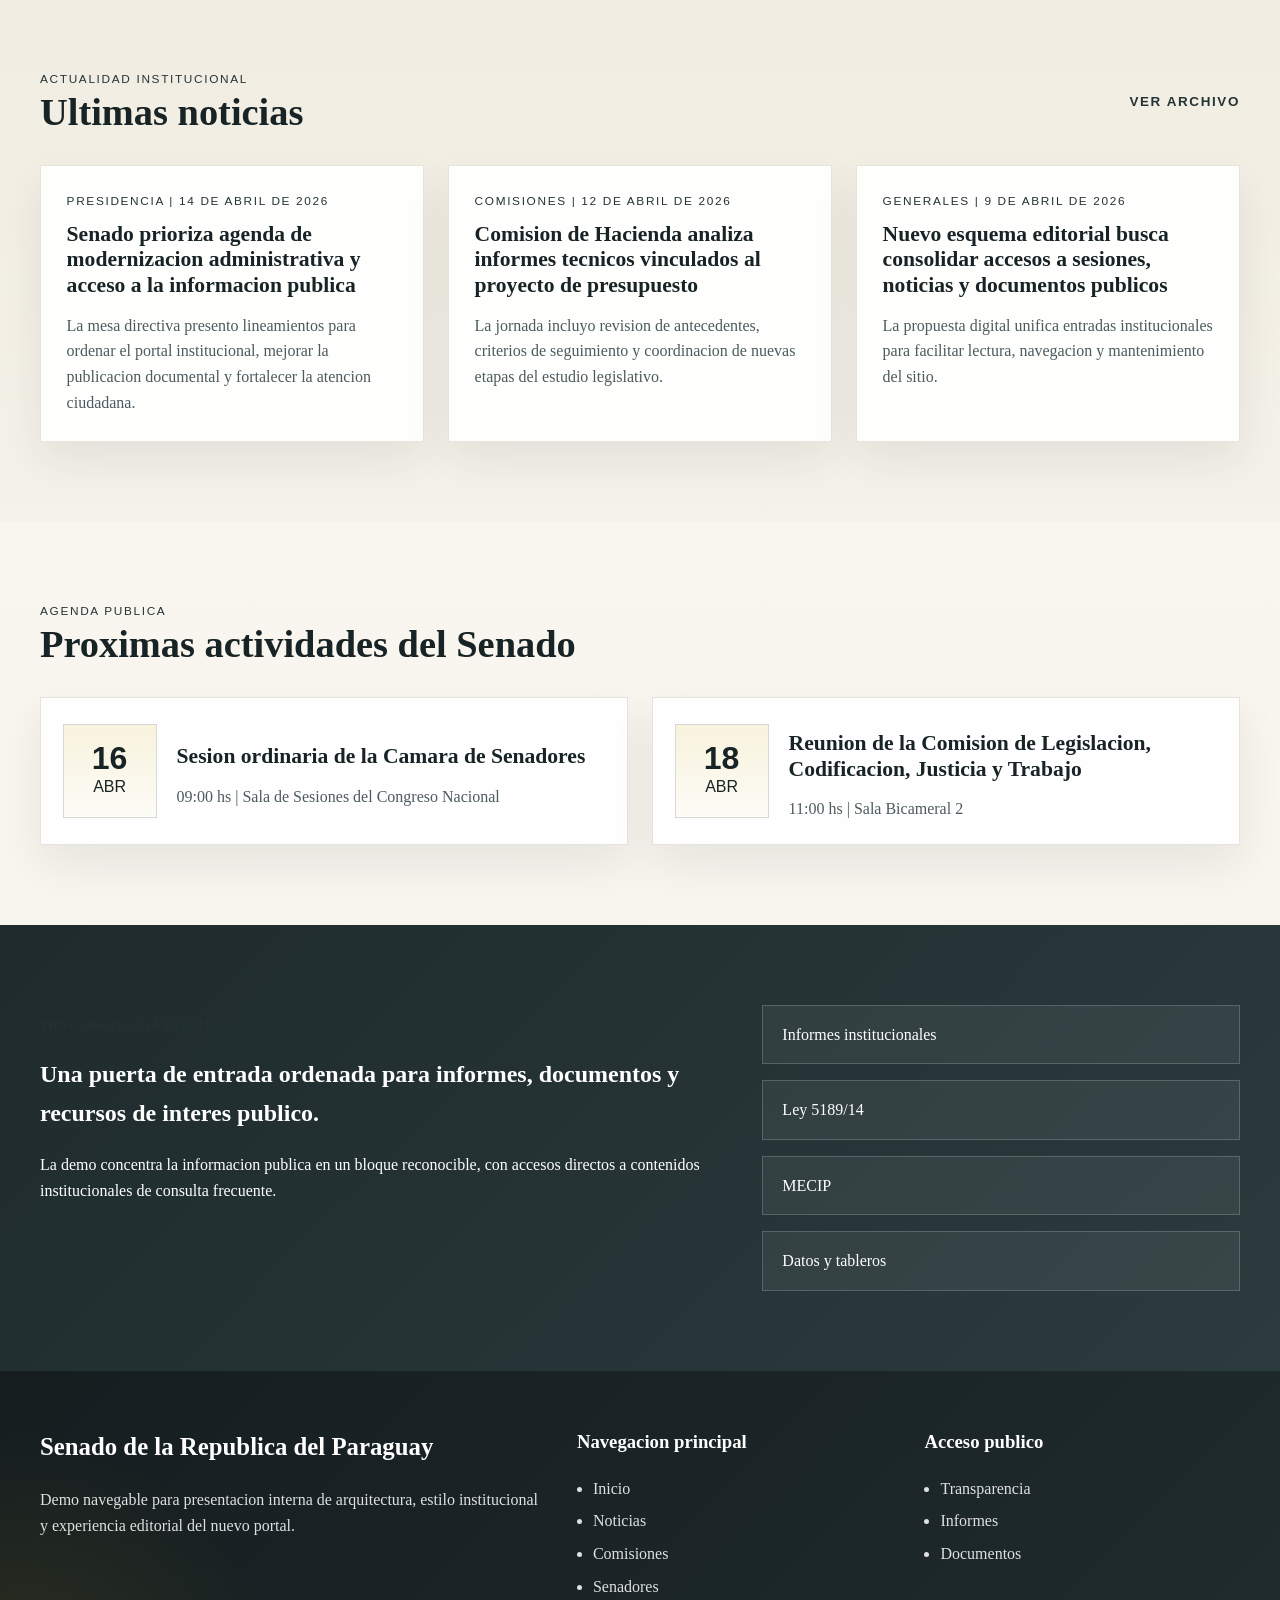
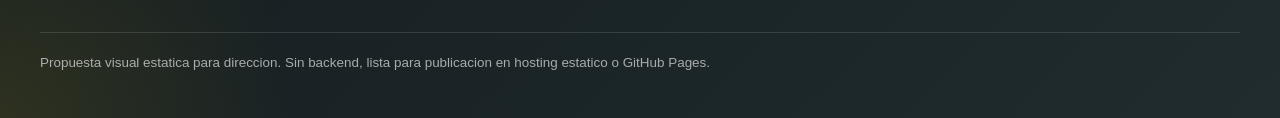
==== commit 3c1b9539: "Add files via upload" ====
--- a/index.html
+++ b/index.html
@@ -1,903 +1,221 @@
 <!DOCTYPE html>
 <html lang="es">
 <head>
-  <meta charset="UTF-8" />
-  <meta name="viewport" content="width=device-width, initial-scale=1.0" />
-  <title>Honorable Cámara de Senadores</title>
-
-  <style>
-    :root {
-      --black: #000000;
-      --dark: #253335;
-      --gold: #D4AD10;
-      --gray: #9D9D9C;
-      --light-gray: #DADADA;
-      --bg: #f7f7f5;
-      --white: #ffffff;
-      --border: #e8e8e8;
-    }
-
-    * {
-      margin: 0;
-      padding: 0;
-      box-sizing: border-box;
-    }
-
-    html {
-      scroll-behavior: smooth;
-    }
-
-    body {
-      font-family: Arial, Helvetica, sans-serif;
-      color: var(--black);
-      background: var(--white);
-      line-height: 1.5;
-    }
-
-    img {
-      max-width: 100%;
-      display: block;
-    }
-
-    a {
-      color: inherit;
-      text-decoration: none;
-    }
-
-    .container {
-      width: min(1200px, calc(100% - 48px));
-      margin: 0 auto;
-    }
-
-    .serif {
-      font-family: Georgia, "Times New Roman", serif;
-      font-weight: 500;
-    }
-
-    header {
-      position: sticky;
-      top: 0;
-      background: rgba(255, 255, 255, 0.97);
-      border-bottom: 1px solid var(--border);
-      z-index: 100;
-      backdrop-filter: blur(10px);
-    }
-
-    .header-inner {
-      min-height: 84px;
-      display: flex;
-      align-items: center;
-      justify-content: space-between;
-      gap: 24px;
-    }
-
-    .brand {
-      display: flex;
-      align-items: center;
-      gap: 14px;
-    }
-
-    .brand img {
-      width: 52px;
-      height: 52px;
-      object-fit: contain;
-    }
-
-    .brand-text strong {
-      display: block;
-      font-size: 18px;
-      line-height: 1.1;
-      font-family: Georgia, "Times New Roman", serif;
-      font-weight: 500;
-    }
-
-    .brand-text span {
-      display: block;
-      margin-top: 4px;
-      font-size: 11px;
-      letter-spacing: 0.18em;
-      text-transform: uppercase;
-      color: var(--gray);
-    }
-
-    nav {
-      display: flex;
-      align-items: center;
-      gap: 26px;
-    }
-
-    nav a {
-      font-size: 13px;
-      letter-spacing: 0.08em;
-      text-transform: uppercase;
-      color: var(--black);
-    }
-
-    nav a:hover {
-      color: var(--dark);
-    }
-
-    .hero {
-      position: relative;
-      min-height: 68vh;
-      display: flex;
-      align-items: center;
-      overflow: hidden;
-      background:
-        linear-gradient(90deg, rgba(0,0,0,0.62) 0%, rgba(0,0,0,0.38) 42%, rgba(0,0,0,0.18) 100%),
-        url('https://www.senado.gov.py/images/logos-iconos/sede-senado-2024-1.jpeg') center/cover no-repeat;
-    }
-
-    .hero-content {
-      position: relative;
-      color: var(--white);
-      padding: 110px 0 90px;
-      max-width: 760px;
-    }
-
-    .hero-kicker {
-      display: inline-block;
-      margin-bottom: 18px;
-      font-size: 11px;
-      text-transform: uppercase;
-      letter-spacing: 0.34em;
-      color: var(--white);
-      border-bottom: 2px solid var(--gold);
-      padding-bottom: 10px;
-    }
-
-    .hero h1 {
-      font-size: 64px;
-      line-height: 1.02;
-      max-width: 680px;
-    }
-
-    .hero p {
-      margin-top: 24px;
-      font-size: 17px;
-      line-height: 1.8;
-      color: #f3f4f6;
-      max-width: 620px;
-    }
-
-    .hero-actions {
-      margin-top: 34px;
-      display: flex;
-      flex-wrap: wrap;
-      gap: 12px;
-    }
-
-    .btn {
-      display: inline-block;
-      padding: 13px 22px;
-      border-radius: 4px;
-      font-size: 13px;
-      letter-spacing: 0.04em;
-      text-transform: uppercase;
-      transition: 0.2s ease;
-      border: 1px solid transparent;
-    }
-
-    .btn:hover {
-      opacity: 0.92;
-    }
-
-    .btn-primary {
-      background: var(--gold);
-      color: var(--black);
-    }
-
-    .btn-outline {
-      border-color: rgba(255,255,255,0.75);
-      color: var(--white);
-      background: transparent;
-    }
-
-    .btn-outline:hover {
-      background: rgba(255,255,255,0.08);
-    }
-
-    section {
-      padding: 88px 0;
-    }
-
-    .section-kicker {
-      font-size: 13px;
-      letter-spacing: 0.22em;
-      text-transform: uppercase;
-      color: var(--gray);
-      margin-bottom: 10px;
-    }
-
-    h2 {
-      font-size: 42px;
-      line-height: 1.08;
-      margin-bottom: 10px;
-    }
-
-    h2::after {
-      content: "";
-      display: block;
-      width: 42px;
-      height: 2px;
-      background: var(--gold);
-      margin-top: 12px;
-    }
-
-    .section-head {
-      margin-bottom: 34px;
-    }
-
-    .grid-4 {
-      display: grid;
-      grid-template-columns: repeat(4, 1fr);
-      gap: 24px;
-    }
-
-    .grid-3 {
-      display: grid;
-      grid-template-columns: repeat(3, 1fr);
-      gap: 24px;
-    }
-
-    .grid-2 {
-      display: grid;
-      grid-template-columns: 1.05fr 0.95fr;
-      gap: 28px;
-    }
-
-    .card {
-      background: var(--white);
-      border: 1px solid var(--border);
-      border-radius: 6px;
-      padding: 28px;
-    }
-
-    .card h3 {
-      font-size: 18px;
-      line-height: 1.3;
-      font-weight: 500;
-      margin-bottom: 10px;
-    }
-
-    .card p {
-      color: #5f6b7a;
-      font-size: 14px;
-      line-height: 1.9;
-    }
-
-    .icon-box {
-      width: 48px;
-      height: 48px;
-      border: 1px solid var(--border);
-      background: var(--white);
-      display: flex;
-      align-items: center;
-      justify-content: center;
-      margin-bottom: 18px;
-    }
-
-    .icon-box svg {
-      width: 22px;
-      height: 22px;
-      stroke: var(--dark);
-      stroke-width: 1.8;
-      fill: none;
-      stroke-linecap: round;
-      stroke-linejoin: round;
-    }
-
-    .services .card small {
-      display: inline-block;
-      margin-top: 16px;
-      font-size: 12px;
-      letter-spacing: 0.08em;
-      text-transform: uppercase;
-      color: var(--dark);
-      font-weight: 700;
-    }
-
-    .news-card {
-      padding: 0;
-      overflow: hidden;
-    }
-
-    .news-card img {
-      width: 100%;
-      height: 210px;
-      object-fit: cover;
-    }
-
-    .news-body {
-      padding: 24px;
-    }
-
-    .news-date {
-      font-size: 12px;
-      letter-spacing: 0.16em;
-      text-transform: uppercase;
-      color: var(--gray);
-      margin-bottom: 10px;
-    }
-
-    .news-body h3 {
-      font-size: 21px;
-      margin-bottom: 12px;
-    }
-
-    .agenda-box {
-      background: var(--bg);
-      border: 1px solid var(--border);
-      border-radius: 6px;
-      padding: 34px;
-    }
-
-    .agenda-list {
-      margin-top: 26px;
-    }
-
-    .agenda-item {
-      display: flex;
-      gap: 16px;
-      padding: 18px 0;
-      border-bottom: 1px solid var(--border);
-    }
-
-    .agenda-item:last-child {
-      border-bottom: none;
-    }
-
-    .agenda-date {
-      min-width: 58px;
-      height: 58px;
-      border: 1px solid var(--border);
-      background: var(--white);
-      display: flex;
-      flex-direction: column;
-      align-items: center;
-      justify-content: center;
-    }
-
-    .agenda-date span {
-      font-size: 10px;
-      letter-spacing: 0.14em;
-      text-transform: uppercase;
-      color: var(--gray);
-    }
-
-    .agenda-date strong {
-      font-size: 22px;
-      line-height: 1;
-    }
-
-    .agenda-info h3 {
-      font-size: 18px;
-      margin-bottom: 5px;
-    }
-
-    .agenda-info p {
-      color: #5f6b7a;
-      font-size: 14px;
-    }
-
-    .media-box {
-      position: relative;
-      min-height: 430px;
-      border-radius: 6px;
-      overflow: hidden;
-      border: 1px solid var(--border);
-    }
-
-    .media-box img {
-      width: 100%;
-      height: 100%;
-      object-fit: cover;
-    }
-
-    .media-overlay {
-      position: absolute;
-      inset: 0;
-      background: linear-gradient(to top, rgba(0,0,0,0.70), rgba(0,0,0,0.12), transparent);
-    }
-
-    .media-copy {
-      position: absolute;
-      left: 28px;
-      right: 28px;
-      bottom: 28px;
-      color: var(--white);
-    }
-
-    .media-copy .section-kicker {
-      color: var(--gold);
-      margin-bottom: 8px;
-    }
-
-    .media-copy h3 {
-      font-family: Georgia, "Times New Roman", serif;
-      font-size: 34px;
-      line-height: 1.1;
-      font-weight: 500;
-      max-width: 420px;
-    }
-
-    .institution {
-      background: #f4f4f1;
-      border-top: 1px solid var(--border);
-      border-bottom: 1px solid var(--border);
-    }
-
-    .institution-grid {
-      display: grid;
-      grid-template-columns: 0.95fr 1.05fr;
-      gap: 36px;
-      align-items: start;
-    }
-
-    .authority-grid {
-      display: grid;
-      grid-template-columns: repeat(2, 1fr);
-      gap: 20px;
-    }
-
-    .authority-card {
-      background: var(--white);
-      border: 1px solid var(--border);
-      border-radius: 6px;
-      overflow: hidden;
-    }
-
-    .authority-card img {
-      width: 100%;
-      height: 170px;
-      object-fit: cover;
-    }
-
-    .authority-body {
-      padding: 18px;
-    }
-
-    .authority-body h3 {
-      font-size: 18px;
-      margin-bottom: 8px;
-      font-weight: 500;
-    }
-
-    .authority-body p {
-      color: #5f6b7a;
-      font-size: 14px;
-      line-height: 1.8;
-    }
-
-    .subscription {
-      background: var(--white);
-      border-top: 1px solid var(--border);
-    }
-
-    .subscription-grid {
-      display: grid;
-      grid-template-columns: 0.95fr 1.05fr;
-      gap: 30px;
-      align-items: center;
-    }
-
-    .subscription p {
-      color: #5f6b7a;
-      font-size: 14px;
-      line-height: 1.9;
-      max-width: 520px;
-    }
-
-    .subscription-form {
-      display: flex;
-      gap: 12px;
-    }
-
-    .subscription-form input {
-      flex: 1;
-      height: 48px;
-      border: 1px solid var(--border);
-      padding: 0 14px;
-      font-size: 14px;
-      outline: none;
-    }
-
-    .subscription-form input:focus {
-      border-color: var(--gold);
-    }
-
-    footer {
-      background: #202020;
-      color: var(--white);
-      padding: 62px 0;
-    }
-
-    .footer-grid {
-      display: grid;
-      grid-template-columns: repeat(3, 1fr);
-      gap: 30px;
-    }
-
-    .footer-title {
-      font-size: 12px;
-      letter-spacing: 0.18em;
-      text-transform: uppercase;
-      color: var(--gold);
-      margin-bottom: 12px;
-    }
-
-    footer p,
-    footer li {
-      color: #d6d6d6;
-      font-size: 14px;
-      line-height: 1.9;
-      list-style: none;
-    }
-
-    @media (max-width: 980px) {
-      nav {
-        display: none;
-      }
-
-      .grid-4 {
-        grid-template-columns: repeat(2, 1fr);
-      }
-
-      .grid-3,
-      .grid-2,
-      .institution-grid,
-      .subscription-grid {
-        grid-template-columns: 1fr;
-      }
-
-      .footer-grid {
-        grid-template-columns: 1fr;
-      }
-    }
-
-    @media (max-width: 640px) {
-      .container {
-        width: min(1200px, calc(100% - 32px));
-      }
-
-      .hero h1 {
-        font-size: 42px;
-      }
-
-      h2 {
-        font-size: 34px;
-      }
-
-      .grid-4,
-      .grid-3,
-      .authority-grid,
-      .subscription-form {
-        grid-template-columns: 1fr;
-        display: grid;
-      }
-
-      .subscription-form {
-        gap: 10px;
-      }
-    }
-  </style>
+  <meta charset="UTF-8">
+  <meta name="viewport" content="width=device-width, initial-scale=1.0">
+  <title>Honorable Camara de Senadores | Inicio</title>
+  <link rel="stylesheet" href="styles.css">
 </head>
 <body>
-
-  <header>
-    <div class="container header-inner">
-      <div class="brand">
-        <img src="https://www.senado.gov.py/images/logos-iconos/logo_new.png" alt="Logo Senado" />
-        <div class="brand-text">
-          <strong>Honorable Cámara de Senadores</strong>
-          <span>Poder Legislativo</span>
-        </div>
-      </div>
-
-      <nav>
-        <a href="#">Inicio</a>
-        <a href="#">Senadores</a>
-        <a href="#">Sesiones</a>
-        <a href="#">Leyes</a>
-        <a href="#">Transparencia</a>
-        <a href="#">Prensa</a>
+  <div class="topbar">
+    <div class="container topbar__inner">
+      <span>Asuncion | Republica del Paraguay</span>
+      <span>Portal demo institucional</span>
+    </div>
+  </div>
+
+  <header class="site-header">
+    <div class="container site-header__inner">
+      <a class="brand" href="index.html">
+        <span class="brand__eyebrow">Poder Legislativo</span>
+        <span class="brand__title">Honorable Camara de Senadores</span>
+      </a>
+      <nav class="site-nav" aria-label="Principal">
+        <a href="index.html" class="is-active">Inicio</a>
+        <a href="noticias.html">Noticias</a>
+        <a href="comision.html">Comisiones</a>
+        <a href="senador.html">Senadores</a>
+        <a href="transparencia.html">Transparencia</a>
       </nav>
     </div>
   </header>
 
-  <section class="hero">
-    <div class="container">
-      <div class="hero-content">
-        <div class="hero-kicker">República del Paraguay</div>
-        <h1 class="serif">Honorable Cámara de Senadores</h1>
-        <p>Poder Legislativo de la República del Paraguay.</p>
-
-        <div class="hero-actions">
-          <a href="#" class="btn btn-primary">Sesión en vivo</a>
-          <a href="#" class="btn btn-outline">Agenda legislativa</a>
-        </div>
-      </div>
-    </div>
-  </section>
-
-  <section class="services">
-    <div class="container">
-      <div class="section-head">
-        <div class="section-kicker">Accesos principales</div>
-        <h2 class="serif">Servicios institucionales</h2>
-      </div>
-
-      <div class="grid-4">
-        <article class="card">
-          <div class="icon-box">
-            <svg viewBox="0 0 24 24">
-              <rect x="3" y="4" width="18" height="16"></rect>
-              <line x1="3" y1="9" x2="21" y2="9"></line>
-            </svg>
-          </div>
-          <h3>Sesiones</h3>
-          <p>Agenda, orden del día, transmisiones y registros parlamentarios.</p>
-          <small>Ingresar</small>
-        </article>
-
-        <article class="card">
-          <div class="icon-box">
-            <svg viewBox="0 0 24 24">
-              <rect x="6" y="4" width="12" height="16"></rect>
-              <line x1="9" y1="9" x2="15" y2="9"></line>
-              <line x1="9" y1="13" x2="15" y2="13"></line>
-            </svg>
-          </div>
-          <h3>Legislación</h3>
-          <p>Consulta de proyectos, leyes vigentes y seguimiento parlamentario.</p>
-          <small>Ingresar</small>
-        </article>
-
-        <article class="card">
-          <div class="icon-box">
-            <svg viewBox="0 0 24 24">
-              <circle cx="12" cy="8" r="4"></circle>
-              <path d="M5 20c1.8-3.6 12.2-3.6 14 0"></path>
-            </svg>
-          </div>
-          <h3>Senadores</h3>
-          <p>Perfiles institucionales, bancadas, autoridades y comisiones.</p>
-          <small>Ingresar</small>
-        </article>
-
-        <article class="card">
-          <div class="icon-box">
-            <svg viewBox="0 0 24 24">
-              <path d="M12 3l7 4v5c0 5-3.5 8-7 9-3.5-1-7-4-7-9V7l7-4z"></path>
-            </svg>
-          </div>
-          <h3>Transparencia</h3>
-          <p>Documentos públicos, informes, presupuesto y acceso ciudadano.</p>
-          <small>Ingresar</small>
-        </article>
-      </div>
-    </div>
-  </section>
-
-  <section>
-    <div class="container">
-      <div class="section-head">
-        <div class="section-kicker">Actualidad</div>
-        <h2 class="serif">Últimas noticias</h2>
-      </div>
-
-      <div class="grid-3">
-        <article class="card news-card">
-          <img src="https://www.senado.gov.py/images/Noticias/2026/thumbs/WhatsApp_Image_2026-03-19_at_09.53.17_800x400.jpeg" alt="Noticia 1">
-          <div class="news-body">
-            <div class="news-date">23 marzo 2026</div>
-            <h3>Sesión ordinaria aborda proyectos prioritarios del periodo legislativo</h3>
-            <p>Síntesis breve de la novedad para facilitar una lectura rápida y ordenada.</p>
-          </div>
-        </article>
-
-        <article class="card news-card">
-          <img src="https://www.senado.gov.py/images/Noticias/2026/thumbs/WhatsApp_Image_2026-03-19_at_13.00.11_3_800x400.jpeg" alt="Noticia 2">
-          <div class="news-body">
-            <div class="news-date">22 marzo 2026</div>
-            <h3>Comisiones dictaminan propuestas vinculadas a transparencia institucional</h3>
-            <p>Síntesis breve de la novedad para facilitar una lectura rápida y ordenada.</p>
-          </div>
-        </article>
-
-        <article class="card news-card">
-          <img src="https://www.senado.gov.py/images/Noticias/2026/thumbs/WhatsApp_Image_2026-03-19_at_10.29.13_AM_800x400.jpeg" alt="Noticia 3">
-          <div class="news-body">
-            <div class="news-date">21 marzo 2026</div>
-            <h3>Mesa directiva presenta agenda de trabajo y calendario de sesiones</h3>
-            <p>Síntesis breve de la novedad para facilitar una lectura rápida y ordenada.</p>
-          </div>
-        </article>
-      </div>
-    </div>
-  </section>
-
-  <section>
-    <div class="container grid-2">
-      <div class="agenda-box">
-        <div class="section-kicker">Agenda legislativa</div>
-        <h2 class="serif">Próximas actividades</h2>
-
-        <div class="agenda-list">
-          <div class="agenda-item">
-            <div class="agenda-date">
-              <span>MAR</span>
-              <strong>24</strong>
-            </div>
-            <div class="agenda-info">
-              <h3>Sesión ordinaria</h3>
-              <p>09:00 · Sala de Sesiones</p>
-            </div>
-          </div>
-
-          <div class="agenda-item">
-            <div class="agenda-date">
-              <span>MAR</span>
-              <strong>25</strong>
-            </div>
-            <div class="agenda-info">
-              <h3>Comisión de Hacienda</h3>
-              <p>10:30 · Sala 2</p>
-            </div>
-          </div>
-
-          <div class="agenda-item">
-            <div class="agenda-date">
-              <span>MAR</span>
-              <strong>26</strong>
-            </div>
-            <div class="agenda-info">
-              <h3>Audiencia pública</h3>
-              <p>11:00 · Salón Acosta Ñu</p>
-            </div>
-          </div>
-        </div>
-      </div>
-
-      <div class="media-box">
-        <img src="https://www.senado.gov.py/images/banners/HCS-1600X400_0003_Capa-3.png" alt="Multimedia">
-        <div class="media-overlay"></div>
-        <div class="media-copy">
-          <div class="section-kicker">Multimedia</div>
-          <h3>Actividad parlamentaria y cobertura institucional</h3>
-        </div>
-      </div>
-    </div>
-  </section>
-
-  <section class="institution">
-    <div class="container institution-grid">
-      <div>
-        <div class="section-kicker">Institución</div>
-        <h2 class="serif">Un portal más claro, moderno y alineado a la imagen institucional</h2>
-      </div>
-
-      <div class="authority-grid">
-        <article class="authority-card">
-          <img src="https://www.senado.gov.py/images/banners/HCS-1600X400_0003_Capa-3.png" alt="Presidencia">
-          <div class="authority-body">
-            <h3>Presidencia</h3>
-            <p>Acceso a perfiles, información de gestión y contenido institucional relacionado.</p>
-          </div>
-        </article>
-
-        <article class="authority-card">
-          <img src="https://www.senado.gov.py/images/Noticias/2026/thumbs/WhatsApp_Image_2026-03-19_at_09.53.17_800x400.jpeg" alt="Vicepresidencia Primera">
-          <div class="authority-body">
-            <h3>Vicepresidencia Primera</h3>
-            <p>Acceso a perfiles, información de gestión y contenido institucional relacionado.</p>
-          </div>
-        </article>
-
-        <article class="authority-card">
-          <img src="https://www.senado.gov.py/images/Noticias/2026/thumbs/WhatsApp_Image_2026-03-19_at_13.00.11_3_800x400.jpeg" alt="Vicepresidencia Segunda">
-          <div class="authority-body">
-            <h3>Vicepresidencia Segunda</h3>
-            <p>Acceso a perfiles, información de gestión y contenido institucional relacionado.</p>
-          </div>
-        </article>
-
-        <article class="authority-card">
-          <img src="https://www.senado.gov.py/images/Noticias/2026/thumbs/WhatsApp_Image_2026-03-19_at_10.29.13_AM_800x400.jpeg" alt="Bloques Legislativos">
-          <div class="authority-body">
-            <h3>Bloques Legislativos</h3>
-            <p>Acceso a perfiles, información de gestión y contenido institucional relacionado.</p>
-          </div>
-        </article>
-      </div>
-    </div>
-  </section>
-
-  <section>
-    <div class="container">
-      <div class="section-head">
-        <div class="section-kicker">Gestión pública</div>
-        <h2 class="serif">Transparencia institucional</h2>
-      </div>
-
-      <div class="grid-3">
-        <article class="card">
-          <div class="icon-box">
-            <svg viewBox="0 0 24 24">
-              <circle cx="12" cy="12" r="8"></circle>
-              <path d="M12 7v10"></path>
-              <path d="M8 10h5"></path>
-              <path d="M8 14h5"></path>
-            </svg>
-          </div>
-          <h3>Presupuesto</h3>
-          <p>Bloque pensado para reforzar acceso ciudadano a información pública de forma ordenada.</p>
-        </article>
-
-        <article class="card">
-          <div class="icon-box">
-            <svg viewBox="0 0 24 24">
-              <rect x="6" y="4" width="12" height="16"></rect>
-              <line x1="9" y1="8" x2="15" y2="8"></line>
-              <line x1="9" y1="12" x2="15" y2="12"></line>
-            </svg>
-          </div>
-          <h3>Declaraciones</h3>
-          <p>Bloque pensado para reforzar acceso ciudadano a información pública de forma ordenada.</p>
-        </article>
-
-        <article class="card">
-          <div class="icon-box">
-            <svg viewBox="0 0 24 24">
-              <line x1="6" y1="8" x2="18" y2="8"></line>
-              <line x1="6" y1="12" x2="18" y2="12"></line>
-              <line x1="6" y1="16" x2="18" y2="16"></line>
-            </svg>
-          </div>
-          <h3>Informes y documentos</h3>
-          <p>Bloque pensado para reforzar acceso ciudadano a información pública de forma ordenada.</p>
-        </article>
-      </div>
-    </div>
-  </section>
-
-  <section class="subscription">
-    <div class="container subscription-grid">
-      <div>
-        <div class="section-kicker">Boletín oficial</div>
-        <h2 class="serif">Recibe información del Senado</h2>
-        <p>Espacio editable para boletín, alertas de sesiones, agenda y publicaciones oficiales.</p>
-      </div>
-
-      <form class="subscription-form">
-        <input type="email" placeholder="Correo electrónico">
-        <button type="submit" class="btn btn-primary">Suscribirme</button>
-      </form>
-    </div>
-  </section>
-
-  <footer>
+  <main>
+    <section class="hero">
+      <div class="container hero__inner">
+        <div class="hero__panel">
+          <p class="section-kicker">Institucion republicana y representativa</p>
+          <h1>Una propuesta digital sobria para ordenar la informacion legislativa, institucional y publica del Senado.</h1>
+          <p class="hero__text">Esta demo presenta una vision renovada del portal institucional: mas clara, mas jerarquica y preparada para una experiencia publica consistente, con foco en noticias, agenda, perfiles y transparencia.</p>
+          <div class="hero__actions">
+            <a class="button button--primary" href="noticias.html">Actualidad institucional</a>
+            <a class="button button--secondary" href="transparencia.html">Acceso a transparencia</a>
+          </div>
+
+          <div class="metrics">
+            <article class="metric">
+              <span class="metric__label">Eje institucional</span>
+              <strong>6</strong>
+              <span>accesos principales ordenados</span>
+            </article>
+            <article class="metric">
+              <span class="metric__label">Cobertura editorial</span>
+              <strong>3</strong>
+              <span>capas claras de noticias y agenda</span>
+            </article>
+            <article class="metric">
+              <span class="metric__label">Transparencia</span>
+              <strong>1</strong>
+              <span>puerta de entrada unificada</span>
+            </article>
+          </div>
+        </div>
+
+        <aside class="hero__aside">
+          <div class="hero-seal">
+            <div class="hero-seal__crest">Senado</div>
+            <div>
+              <h2>Actividad legislativa y gestion publica</h2>
+              <p>La composicion visual prioriza institucionalidad, lectura clara y navegacion orientada al ciudadano.</p>
+            </div>
+          </div>
+        </aside>
+      </div>
+    </section>
+
+    <section class="section">
+      <div class="container">
+        <div class="section-heading">
+          <div>
+            <p class="section-kicker">Accesos principales</p>
+            <h2>Puertas de entrada al portal institucional</h2>
+          </div>
+          <a class="section-link" href="transparencia.html">Ver estructura publica</a>
+        </div>
+
+        <div class="grid grid--4">
+          <a class="card card--link" href="noticias.html">
+            <span class="eyebrow-chip">Actualidad</span>
+            <h3>Noticias y cobertura institucional</h3>
+            <p>Comunicados, actividad de la mesa directiva, trabajos de comision y novedades parlamentarias.</p>
+          </a>
+          <a class="card card--link" href="comision.html">
+            <span class="eyebrow-chip">Organizacion</span>
+            <h3>Comisiones y seguimiento de trabajo</h3>
+            <p>Informacion base de comisiones, documentos de apoyo y actividad de organos asesores.</p>
+          </a>
+          <a class="card card--link" href="senador.html">
+            <span class="eyebrow-chip">Representacion</span>
+            <h3>Senadores y autoridades</h3>
+            <p>Perfiles institucionales, datos de referencia, vinculos con comisiones y trayectoria publica.</p>
+          </a>
+          <a class="card card--link" href="transparencia.html">
+            <span class="eyebrow-chip">Acceso publico</span>
+            <h3>Transparencia y documentos</h3>
+            <p>Informes institucionales, documentos de control, recursos publicos y accesos de interes ciudadano.</p>
+          </a>
+        </div>
+      </div>
+    </section>
+
+    <section class="section section--alt">
+      <div class="container">
+        <div class="section-heading">
+          <div>
+            <p class="section-kicker">Actualidad institucional</p>
+            <h2>Ultimas noticias</h2>
+          </div>
+          <a class="section-link" href="noticias.html">Ver archivo</a>
+        </div>
+
+        <div class="grid grid--3">
+          <a class="news-card" href="noticia.html">
+            <div class="news-card__meta">Presidencia | 14 de abril de 2026</div>
+            <h3>Senado prioriza agenda de modernizacion administrativa y acceso a la informacion publica</h3>
+            <p>La mesa directiva presento lineamientos para ordenar el portal institucional, mejorar la publicacion documental y fortalecer la atencion ciudadana.</p>
+          </a>
+          <a class="news-card" href="noticia.html">
+            <div class="news-card__meta">Comisiones | 12 de abril de 2026</div>
+            <h3>Comision de Hacienda analiza informes tecnicos vinculados al proyecto de presupuesto</h3>
+            <p>La jornada incluyo revision de antecedentes, criterios de seguimiento y coordinacion de nuevas etapas del estudio legislativo.</p>
+          </a>
+          <a class="news-card" href="noticia.html">
+            <div class="news-card__meta">Generales | 9 de abril de 2026</div>
+            <h3>Nuevo esquema editorial busca consolidar accesos a sesiones, noticias y documentos publicos</h3>
+            <p>La propuesta digital unifica entradas institucionales para facilitar lectura, navegacion y mantenimiento del sitio.</p>
+          </a>
+        </div>
+      </div>
+    </section>
+
+    <section class="section">
+      <div class="container">
+        <div class="section-heading">
+          <div>
+            <p class="section-kicker">Agenda publica</p>
+            <h2>Proximas actividades del Senado</h2>
+          </div>
+        </div>
+
+        <div class="grid grid--2">
+          <article class="agenda-card">
+            <div class="agenda-card__date">
+              <strong>16</strong>
+              <span>ABR</span>
+            </div>
+            <div>
+              <h3>Sesion ordinaria de la Camara de Senadores</h3>
+              <p>09:00 hs | Sala de Sesiones del Congreso Nacional</p>
+            </div>
+          </article>
+          <article class="agenda-card">
+            <div class="agenda-card__date">
+              <strong>18</strong>
+              <span>ABR</span>
+            </div>
+            <div>
+              <h3>Reunion de la Comision de Legislacion, Codificacion, Justicia y Trabajo</h3>
+              <p>11:00 hs | Sala Bicameral 2</p>
+            </div>
+          </article>
+        </div>
+      </div>
+    </section>
+
+    <section class="section section--dark">
+      <div class="container section-split">
+        <div>
+          <p class="section-kicker">Transparencia institucional</p>
+          <h2>Una puerta de entrada ordenada para informes, documentos y recursos de interes publico.</h2>
+          <p>La demo concentra la informacion publica en un bloque reconocible, con accesos directos a contenidos institucionales de consulta frecuente.</p>
+        </div>
+        <div class="transparency-links">
+          <a href="transparencia.html">Informes institucionales</a>
+          <a href="transparencia.html">Ley 5189/14</a>
+          <a href="transparencia.html">MECIP</a>
+          <a href="transparencia.html">Datos y tableros</a>
+        </div>
+      </div>
+    </section>
+  </main>
+
+  <footer class="site-footer">
     <div class="container footer-grid">
       <div>
-        <div class="footer-title">Institución</div>
-        <p>Honorable Cámara de Senadores<br>Poder Legislativo de la República del Paraguay.</p>
-      </div>
-
+        <h2>Senado de la Republica del Paraguay</h2>
+        <p>Demo navegable para presentacion interna de arquitectura, estilo institucional y experiencia editorial del nuevo portal.</p>
+      </div>
       <div>
-        <div class="footer-title">Contacto</div>
-        <p>Av. República y Río Aquidabán<br>Asunción, Paraguay</p>
-      </div>
-
+        <h3>Navegacion principal</h3>
+        <ul>
+          <li><a href="index.html">Inicio</a></li>
+          <li><a href="noticias.html">Noticias</a></li>
+          <li><a href="comision.html">Comisiones</a></li>
+          <li><a href="senador.html">Senadores</a></li>
+        </ul>
+      </div>
       <div>
-        <div class="footer-title">Enlaces</div>
+        <h3>Acceso publico</h3>
         <ul>
-          <li>Sesiones</li>
-          <li>Prensa</li>
-          <li>Transparencia</li>
+          <li><a href="transparencia.html">Transparencia</a></li>
+          <li><a href="transparencia.html">Informes</a></li>
+          <li><a href="transparencia.html">Documentos</a></li>
         </ul>
       </div>
     </div>
+    <div class="container footer-note">
+      Propuesta visual estatica para direccion. Sin backend, lista para publicacion en hosting estatico o GitHub Pages.
+    </div>
   </footer>
-
 </body>
 </html>
--- a/styles.css
+++ b/styles.css
@@ -0,0 +1,705 @@
+:root {
+  --black: #000000;
+  --ink: #182325;
+  --charcoal: #253335;
+  --slate: #4c5b5e;
+  --gray: #8e9290;
+  --light-gray: #d6d8d4;
+  --line: #e6e4dd;
+  --gold: #d4ad10;
+  --gold-soft: #efe1a3;
+  --surface: #f4f1e8;
+  --surface-strong: #ece7da;
+  --white: #ffffff;
+  --max-width: 1200px;
+  --shadow-soft: 0 18px 40px rgba(24, 35, 37, 0.08);
+  --shadow-line: 0 1px 0 rgba(24, 35, 37, 0.08);
+}
+
+*,
+*::before,
+*::after {
+  box-sizing: border-box;
+}
+
+html {
+  scroll-behavior: smooth;
+}
+
+body {
+  margin: 0;
+  font-family: "Georgia", "Times New Roman", serif;
+  color: var(--ink);
+  background:
+    radial-gradient(circle at top left, rgba(212, 173, 16, 0.08), transparent 22%),
+    linear-gradient(180deg, #fcfbf7 0%, #f6f3ea 100%);
+  line-height: 1.6;
+}
+
+a {
+  color: inherit;
+  text-decoration: none;
+}
+
+img {
+  display: block;
+  max-width: 100%;
+  height: auto;
+}
+
+.container {
+  width: min(var(--max-width), calc(100% - 48px));
+  margin: 0 auto;
+}
+
+.topbar {
+  background: var(--ink);
+  color: rgba(255, 255, 255, 0.78);
+  font-family: Arial, Helvetica, sans-serif;
+  font-size: 0.8rem;
+  letter-spacing: 0.06em;
+  text-transform: uppercase;
+}
+
+.topbar__inner {
+  display: flex;
+  justify-content: space-between;
+  gap: 1rem;
+  padding: 0.7rem 0;
+}
+
+.site-header {
+  position: sticky;
+  top: 0;
+  z-index: 20;
+  border-bottom: 1px solid rgba(24, 35, 37, 0.1);
+  background: rgba(255, 255, 255, 0.94);
+  backdrop-filter: blur(16px);
+  box-shadow: var(--shadow-line);
+}
+
+.site-header__inner {
+  display: flex;
+  align-items: center;
+  justify-content: space-between;
+  gap: 2rem;
+  min-height: 98px;
+}
+
+.brand {
+  display: grid;
+  gap: 0.3rem;
+  max-width: 360px;
+}
+
+.brand__eyebrow,
+.section-kicker,
+.news-card__meta,
+.news-row__meta,
+.metric__label,
+.eyebrow-chip {
+  font-family: Arial, Helvetica, sans-serif;
+  text-transform: uppercase;
+  letter-spacing: 0.14em;
+  color: var(--charcoal);
+  font-size: 0.74rem;
+}
+
+.brand__title {
+  font-size: 1.35rem;
+  line-height: 1.15;
+}
+
+.site-nav {
+  display: flex;
+  flex-wrap: wrap;
+  align-items: center;
+  gap: 1.35rem;
+  font-family: Arial, Helvetica, sans-serif;
+  font-size: 0.95rem;
+}
+
+.site-nav a {
+  position: relative;
+  padding: 0.3rem 0;
+}
+
+.site-nav a::after {
+  content: "";
+  position: absolute;
+  left: 0;
+  bottom: -0.25rem;
+  width: 100%;
+  height: 2px;
+  background: var(--gold);
+  transform: scaleX(0);
+  transform-origin: left;
+  transition: transform 0.2s ease;
+}
+
+.site-nav a:hover::after,
+.site-nav a.is-active::after,
+.section-link::after {
+  transform: scaleX(1);
+}
+
+.site-nav a.is-active {
+  color: var(--charcoal);
+  font-weight: 700;
+}
+
+.hero {
+  position: relative;
+  overflow: hidden;
+  color: var(--white);
+  background:
+    linear-gradient(135deg, rgba(13, 19, 21, 0.95), rgba(37, 51, 53, 0.86)),
+    radial-gradient(circle at top right, rgba(212, 173, 16, 0.22), transparent 28%);
+}
+
+.hero::before {
+  content: "";
+  position: absolute;
+  inset: 0;
+  background:
+    linear-gradient(90deg, rgba(255, 255, 255, 0.04) 1px, transparent 1px),
+    linear-gradient(rgba(255, 255, 255, 0.04) 1px, transparent 1px);
+  background-size: 44px 44px;
+  opacity: 0.28;
+}
+
+.hero__inner {
+  position: relative;
+  display: grid;
+  grid-template-columns: minmax(0, 1.4fr) minmax(280px, 0.8fr);
+  gap: 2rem;
+  align-items: end;
+  padding: 7.5rem 0 6rem;
+}
+
+.hero__panel h1,
+.page-header h1,
+.article h1 {
+  margin: 0 0 1rem;
+  font-size: clamp(2.7rem, 5vw, 4.6rem);
+  line-height: 1.02;
+  letter-spacing: -0.02em;
+}
+
+.hero__text,
+.article__lead,
+.page-header p {
+  max-width: 48rem;
+  font-size: 1.08rem;
+  color: rgba(255, 255, 255, 0.86);
+}
+
+.hero__actions {
+  display: flex;
+  flex-wrap: wrap;
+  gap: 1rem;
+  margin-top: 2rem;
+}
+
+.hero__aside {
+  padding: 1.5rem;
+  border: 1px solid rgba(255, 255, 255, 0.14);
+  background: rgba(255, 255, 255, 0.05);
+  box-shadow: var(--shadow-soft);
+}
+
+.hero-seal {
+  aspect-ratio: 4 / 5;
+  display: grid;
+  align-items: end;
+  padding: 1.5rem;
+  border: 1px solid rgba(255, 255, 255, 0.12);
+  background:
+    linear-gradient(180deg, rgba(255, 255, 255, 0.06), rgba(255, 255, 255, 0.02)),
+    radial-gradient(circle at center, rgba(212, 173, 16, 0.3), transparent 46%);
+}
+
+.hero-seal__crest {
+  width: 120px;
+  height: 120px;
+  border: 1px solid rgba(255, 255, 255, 0.28);
+  border-radius: 50%;
+  display: grid;
+  place-items: center;
+  margin-bottom: 1rem;
+  color: var(--gold-soft);
+  font-family: Arial, Helvetica, sans-serif;
+  font-weight: 700;
+  font-size: 0.8rem;
+  letter-spacing: 0.18em;
+  text-transform: uppercase;
+}
+
+.hero-seal h2 {
+  margin: 0;
+  font-size: 1.4rem;
+}
+
+.hero-seal p {
+  margin: 0.75rem 0 0;
+  color: rgba(255, 255, 255, 0.82);
+  font-size: 0.98rem;
+}
+
+.button {
+  display: inline-flex;
+  align-items: center;
+  justify-content: center;
+  min-height: 50px;
+  padding: 0.95rem 1.3rem;
+  border: 1px solid transparent;
+  font-family: Arial, Helvetica, sans-serif;
+  font-size: 0.92rem;
+  font-weight: 700;
+  letter-spacing: 0.05em;
+  text-transform: uppercase;
+}
+
+.button--primary {
+  background: var(--gold);
+  color: var(--black);
+}
+
+.button--secondary {
+  border-color: rgba(255, 255, 255, 0.36);
+  color: var(--white);
+}
+
+.section,
+.page-main {
+  padding: 5rem 0;
+}
+
+.section--alt {
+  background:
+    linear-gradient(180deg, rgba(236, 231, 218, 0.65), rgba(244, 241, 232, 0.86));
+}
+
+.section--dark {
+  background:
+    linear-gradient(135deg, #1f2b2d, #2b3b3e);
+  color: var(--white);
+}
+
+.section-heading {
+  display: flex;
+  align-items: end;
+  justify-content: space-between;
+  gap: 1.5rem;
+  margin-bottom: 2rem;
+}
+
+.section-heading h2,
+.card h2,
+.detail-block h2,
+.side-card h2 {
+  margin: 0.2rem 0 0;
+  font-size: clamp(1.9rem, 3vw, 2.6rem);
+  line-height: 1.08;
+}
+
+.section-heading p {
+  margin: 0;
+}
+
+.section-link {
+  position: relative;
+  align-self: center;
+  font-family: Arial, Helvetica, sans-serif;
+  font-size: 0.84rem;
+  font-weight: 700;
+  letter-spacing: 0.12em;
+  text-transform: uppercase;
+  color: var(--charcoal);
+}
+
+.section-link::after {
+  content: "";
+  position: absolute;
+  left: 0;
+  right: 0;
+  bottom: -0.35rem;
+  height: 2px;
+  background: var(--gold);
+  transform: scaleX(0);
+  transform-origin: left;
+  transition: transform 0.2s ease;
+}
+
+.section-link:hover::after {
+  transform: scaleX(1);
+}
+
+.grid {
+  display: grid;
+  gap: 1.5rem;
+}
+
+.grid--4 {
+  grid-template-columns: repeat(4, 1fr);
+}
+
+.grid--3 {
+  grid-template-columns: repeat(3, 1fr);
+}
+
+.grid--2 {
+  grid-template-columns: repeat(2, 1fr);
+}
+
+.card,
+.news-card,
+.agenda-card,
+.side-card,
+.news-row,
+.detail-block,
+.metric,
+.hub-card {
+  border: 1px solid var(--line);
+  background: rgba(255, 255, 255, 0.92);
+  box-shadow: var(--shadow-soft);
+}
+
+.card,
+.news-card,
+.side-card,
+.news-row,
+.detail-block,
+.hub-card {
+  padding: 1.6rem;
+}
+
+.card--link,
+.news-card,
+.news-row,
+.hub-card {
+  position: relative;
+  overflow: hidden;
+  transition: transform 0.22s ease, border-color 0.22s ease, box-shadow 0.22s ease;
+}
+
+.card--link::before,
+.news-card::before,
+.news-row::before,
+.hub-card::before {
+  content: "";
+  position: absolute;
+  inset: 0 auto 0 0;
+  width: 4px;
+  background: linear-gradient(180deg, var(--gold), #b69008);
+  opacity: 0;
+  transition: opacity 0.22s ease;
+}
+
+.card--link:hover,
+.news-card:hover,
+.news-row:hover,
+.hub-card:hover {
+  transform: translateY(-4px);
+  border-color: rgba(212, 173, 16, 0.4);
+}
+
+.card--link:hover::before,
+.news-card:hover::before,
+.news-row:hover::before,
+.hub-card:hover::before {
+  opacity: 1;
+}
+
+.card h3,
+.news-card h3,
+.agenda-card h3,
+.news-row h2,
+.hub-card h3 {
+  margin: 0.7rem 0 0.9rem;
+  font-size: 1.35rem;
+  line-height: 1.18;
+}
+
+.card p,
+.news-card p,
+.news-row p,
+.agenda-card p,
+.hub-card p {
+  margin: 0;
+  color: var(--slate);
+}
+
+.metrics {
+  display: grid;
+  grid-template-columns: repeat(3, 1fr);
+  gap: 1.25rem;
+  margin-top: 2.25rem;
+}
+
+.metric {
+  padding: 1.25rem 1.3rem;
+}
+
+.metric strong {
+  display: block;
+  margin-top: 0.35rem;
+  font-size: 1.8rem;
+  line-height: 1;
+}
+
+.agenda-card {
+  display: grid;
+  grid-template-columns: 94px 1fr;
+  gap: 1.25rem;
+  padding: 1.35rem;
+  align-items: center;
+}
+
+.agenda-card__date {
+  display: flex;
+  flex-direction: column;
+  justify-content: center;
+  align-items: center;
+  min-height: 94px;
+  border: 1px solid var(--light-gray);
+  background:
+    linear-gradient(180deg, rgba(212, 173, 16, 0.14), rgba(212, 173, 16, 0.03));
+  font-family: Arial, Helvetica, sans-serif;
+}
+
+.agenda-card__date strong {
+  font-size: 2rem;
+  line-height: 1;
+}
+
+.section-split {
+  display: grid;
+  grid-template-columns: minmax(0, 1.3fr) minmax(300px, 0.9fr);
+  gap: 2rem;
+  align-items: start;
+}
+
+.transparency-links {
+  display: grid;
+  gap: 1rem;
+}
+
+.transparency-links a {
+  display: block;
+  padding: 1rem 1.2rem;
+  border: 1px solid rgba(255, 255, 255, 0.18);
+  background: rgba(255, 255, 255, 0.06);
+}
+
+.page-main {
+  min-height: calc(100vh - 220px);
+}
+
+.page-header {
+  margin-bottom: 2.5rem;
+  padding-bottom: 1.8rem;
+  border-bottom: 1px solid var(--line);
+}
+
+.page-header p,
+.article__lead {
+  color: var(--slate);
+}
+
+.news-list {
+  display: grid;
+  gap: 1.25rem;
+}
+
+.news-row {
+  padding: 1.8rem;
+}
+
+.article__container {
+  display: grid;
+  grid-template-columns: minmax(0, 2.1fr) 340px;
+  gap: 2rem;
+}
+
+.article__main {
+  min-width: 0;
+}
+
+.article__image,
+.profile__photo {
+  border: 1px solid var(--light-gray);
+  background:
+    linear-gradient(145deg, rgba(212, 173, 16, 0.18), rgba(37, 51, 53, 0.06)),
+    linear-gradient(135deg, #dcd5c5, #f4efe4);
+  box-shadow: var(--shadow-soft);
+}
+
+.article__image {
+  min-height: 340px;
+  margin: 2rem 0;
+}
+
+.article__content p + p {
+  margin-top: 1rem;
+}
+
+.side-card,
+.detail-block {
+  margin-bottom: 1rem;
+}
+
+.side-card ul,
+.plain-list {
+  margin: 0;
+  padding-left: 1.1rem;
+}
+
+.side-card li + li,
+.plain-list li + li {
+  margin-top: 0.5rem;
+}
+
+.profile {
+  display: grid;
+  grid-template-columns: 300px minmax(0, 1fr);
+  gap: 2rem;
+}
+
+.profile__photo {
+  min-height: 420px;
+}
+
+.hub-grid {
+  display: grid;
+  grid-template-columns: repeat(2, 1fr);
+  gap: 1.5rem;
+}
+
+.hub-card__icon {
+  width: 48px;
+  height: 48px;
+  border: 1px solid rgba(212, 173, 16, 0.38);
+  display: grid;
+  place-items: center;
+  margin-bottom: 1rem;
+  font-family: Arial, Helvetica, sans-serif;
+  font-size: 0.74rem;
+  font-weight: 700;
+  letter-spacing: 0.16em;
+  text-transform: uppercase;
+  color: var(--charcoal);
+  background: var(--surface);
+}
+
+.site-footer {
+  position: relative;
+  overflow: hidden;
+  background: linear-gradient(135deg, #151d1f, #202c2e);
+  color: rgba(255, 255, 255, 0.86);
+  padding: 3.5rem 0 2.8rem;
+}
+
+.site-footer::before {
+  content: "";
+  position: absolute;
+  inset: 0;
+  background:
+    radial-gradient(circle at bottom left, rgba(212, 173, 16, 0.12), transparent 22%);
+  pointer-events: none;
+}
+
+.footer-grid {
+  position: relative;
+  display: grid;
+  grid-template-columns: 1.6fr 1fr 1fr;
+  gap: 2rem;
+}
+
+.site-footer h2,
+.site-footer h3 {
+  margin-top: 0;
+  color: var(--white);
+}
+
+.site-footer h2 {
+  font-size: 1.55rem;
+}
+
+.site-footer ul {
+  margin: 0;
+  padding-left: 1rem;
+}
+
+.site-footer li + li {
+  margin-top: 0.45rem;
+}
+
+.footer-note {
+  position: relative;
+  margin-top: 2rem;
+  padding-top: 1.2rem;
+  border-top: 1px solid rgba(255, 255, 255, 0.12);
+  font-family: Arial, Helvetica, sans-serif;
+  font-size: 0.84rem;
+  color: rgba(255, 255, 255, 0.62);
+}
+
+@media (max-width: 1080px) {
+  .grid--4,
+  .grid--3,
+  .metrics,
+  .section-split,
+  .article__container,
+  .profile,
+  .footer-grid {
+    grid-template-columns: 1fr;
+  }
+
+  .hero__inner {
+    grid-template-columns: 1fr;
+  }
+}
+
+@media (max-width: 860px) {
+  .grid--2,
+  .hub-grid {
+    grid-template-columns: 1fr;
+  }
+
+  .site-header__inner,
+  .topbar__inner,
+  .section-heading {
+    flex-direction: column;
+    align-items: flex-start;
+  }
+}
+
+@media (max-width: 640px) {
+  .container {
+    width: min(var(--max-width), calc(100% - 32px));
+  }
+
+  .hero__inner {
+    padding: 5.5rem 0 4.5rem;
+  }
+
+  .hero__panel h1,
+  .page-header h1,
+  .article h1 {
+    font-size: 2.15rem;
+  }
+
+  .agenda-card {
+    grid-template-columns: 1fr;
+  }
+
+  .button,
+  .site-nav {
+    width: 100%;
+  }
+
+  .site-nav {
+    gap: 0.75rem 1rem;
+  }
+}
